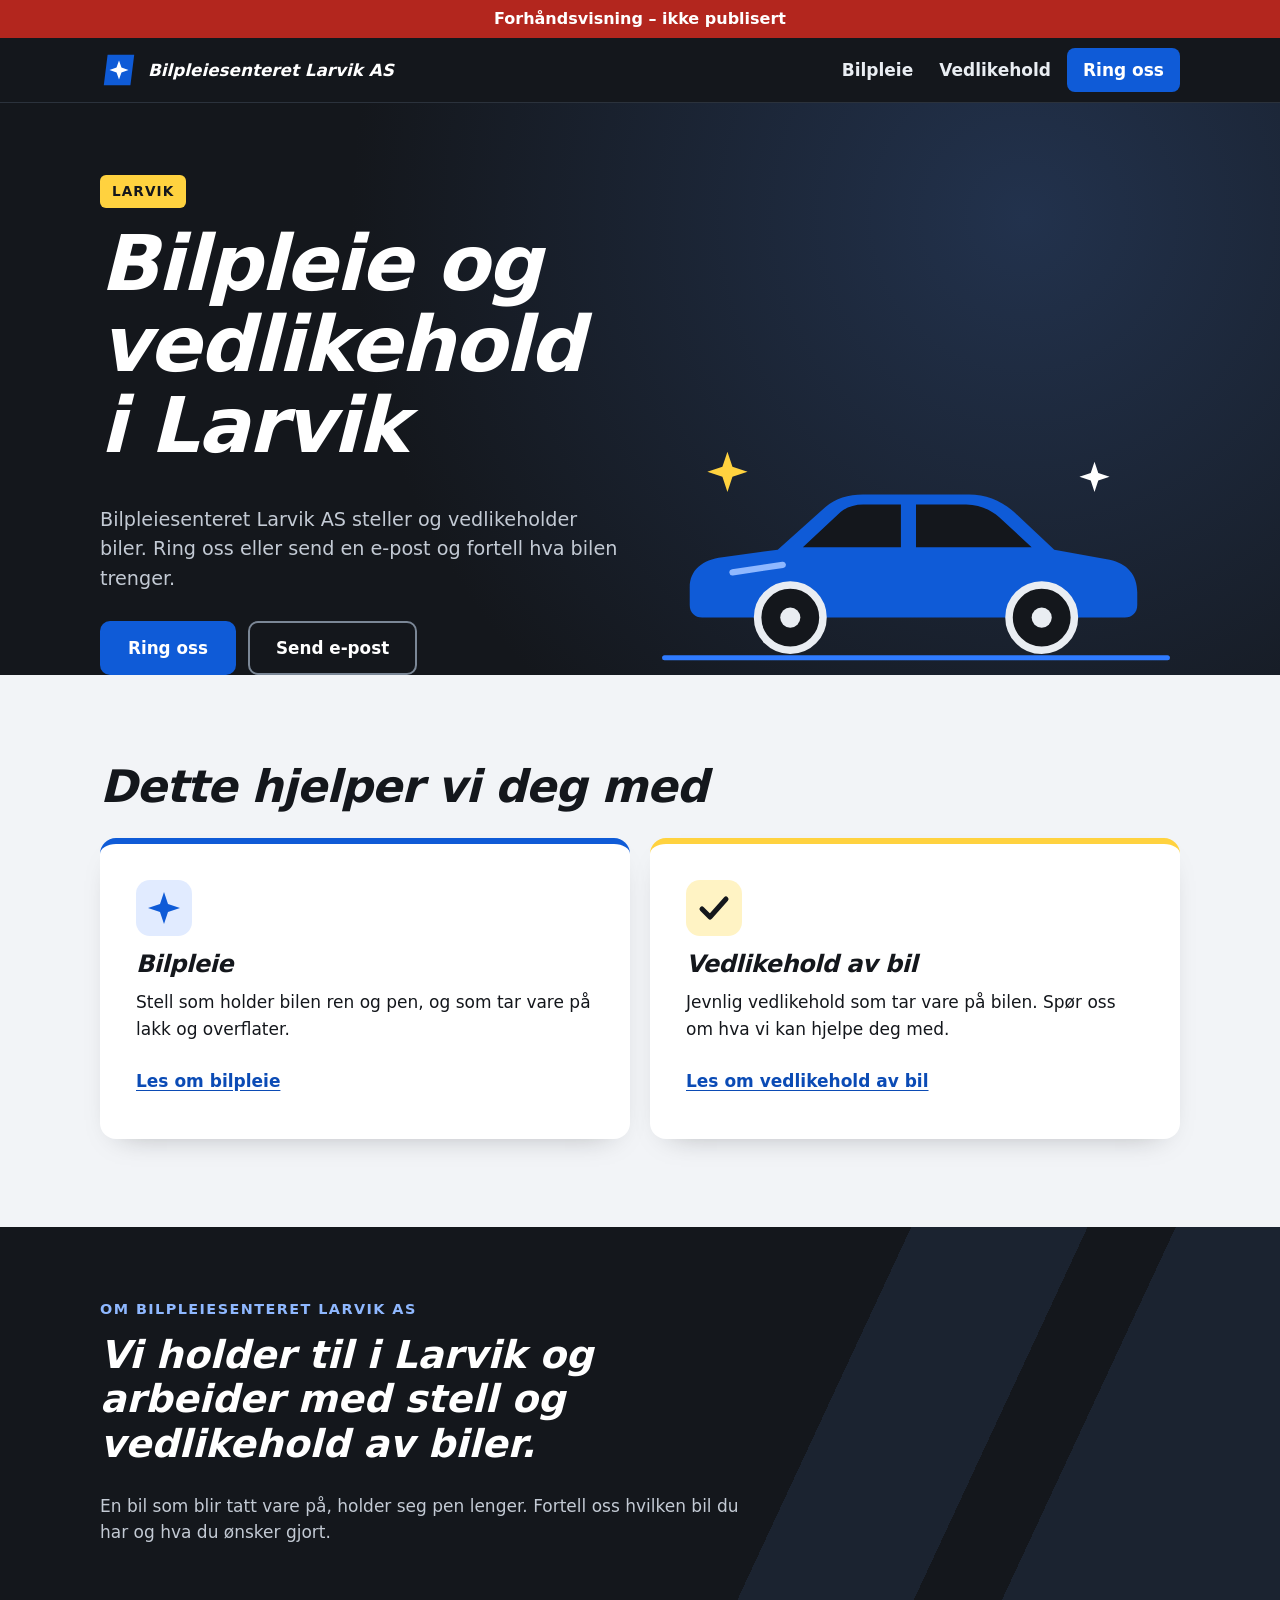
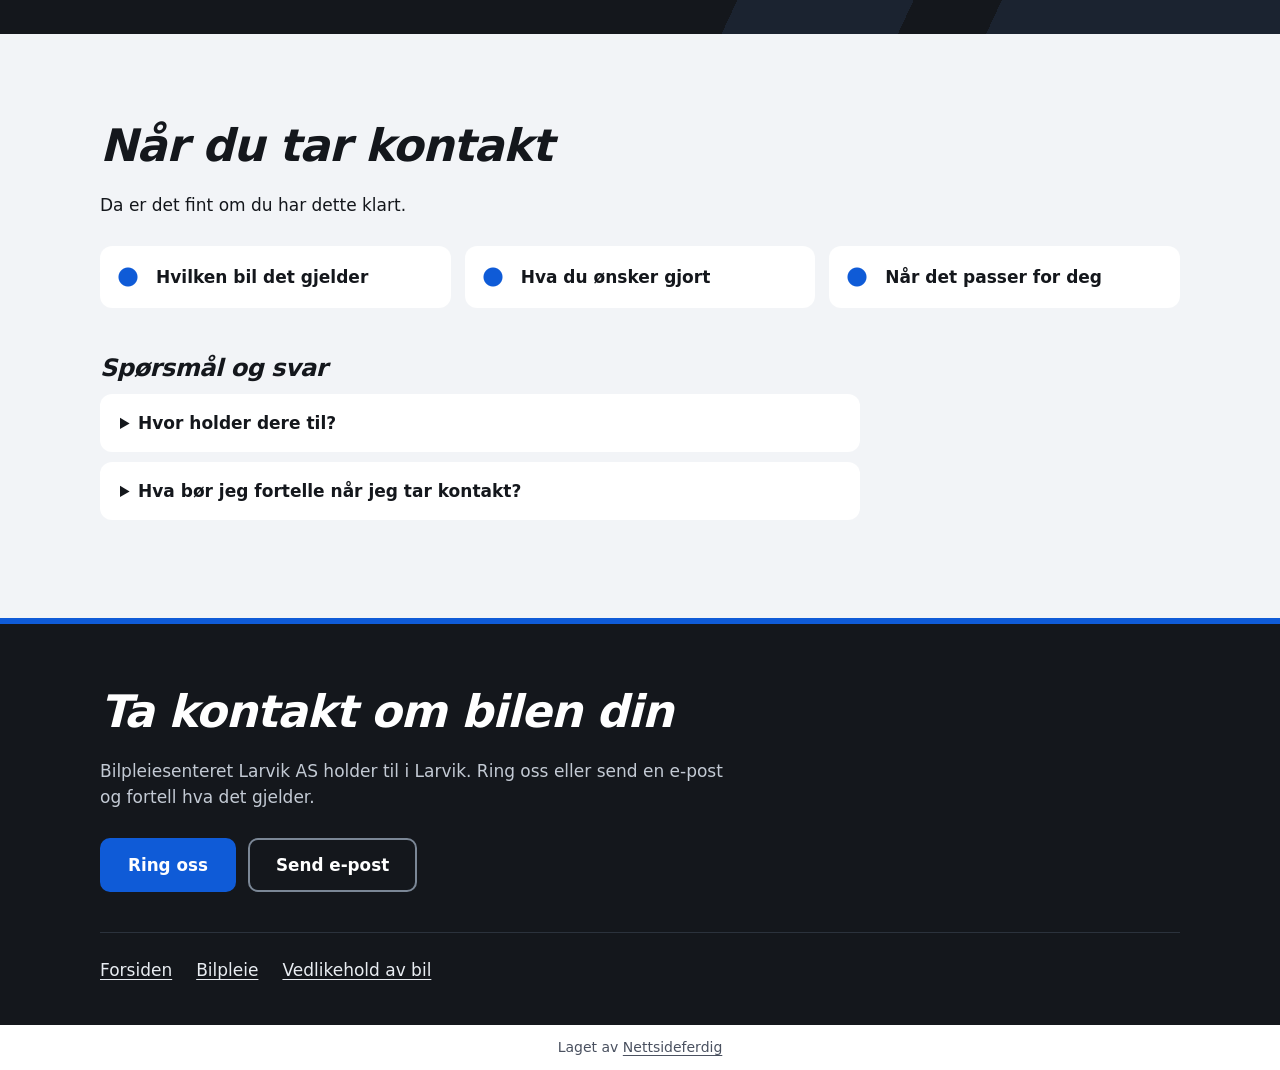
==== index.html @ 91d70443 "Forhåndsvisning" ====
<!doctype html>
<html lang="nb">
<head>
<meta charset="utf-8">
<meta name="viewport" content="width=device-width, initial-scale=1">
<title>Bilpleie Larvik | Bilpleiesenteret Larvik AS</title>
<meta name="description" content="Bilpleiesenteret Larvik AS steller og vedlikeholder biler i Larvik. Ring oss eller send en e-post og fortell hva bilen trenger.">
<link rel="canonical" href="https://andersmathisen7-design.github.io/side-bilpleiesenteret-larvik-as-31901527/">
<meta property="og:type" content="website">
<meta property="og:locale" content="nb_NO">
<meta property="og:site_name" content="Bilpleiesenteret Larvik AS">
<meta property="og:title" content="Bilpleie Larvik | Bilpleiesenteret Larvik AS">
<meta property="og:description" content="Bilpleiesenteret Larvik AS steller og vedlikeholder biler i Larvik. Ring oss eller send en e-post og fortell hva bilen trenger.">
<meta property="og:url" content="https://andersmathisen7-design.github.io/side-bilpleiesenteret-larvik-as-31901527/">
<meta http-equiv="Content-Security-Policy" content="default-src 'none'; style-src 'self'; img-src 'self'; manifest-src 'self'; worker-src 'self'; script-src 'self'">
<link rel="stylesheet" href="./style.css">
<meta name="theme-color" content="#0f5bd7">
<link rel="manifest" href="./manifest.webmanifest">
<link rel="icon" href="./icon.svg" type="image/svg+xml">
<script src="./pwa.js" defer></script>
<meta name="robots" content="noindex,nofollow">
<script type="application/ld+json">{"@context":"https://schema.org","@type":"LocalBusiness","name":"Bilpleiesenteret Larvik AS","description":"Bilpleiesenteret Larvik AS steller og vedlikeholder biler i Larvik. Ring oss eller send en e-post og fortell hva bilen trenger.","email":"firmapost@tomegil.no","areaServed":"Larvik","url":"https://andersmathisen7-design.github.io/side-bilpleiesenteret-larvik-as-31901527","telephone":"908 41 950"}</script>
</head>
<body>
<div class="forhandsstripe">Forhåndsvisning – ikke publisert</div>
<header class="natt topp"><div class="bane topp-rad"><a class="logo" href="./"><svg viewBox="0 0 40 40" aria-hidden="true"><path d="M8 4h28l-4 32H4z" fill="#0f5bd7"/><path d="M20 10l2.6 7.4L30 20l-7.4 2.6L20 30l-2.6-7.4L10 20l7.4-2.6z" fill="#fff"/></svg><span>Bilpleiesenteret Larvik AS</span></a><nav class="meny" aria-label="Hovedmeny"><a href="./tjenester/bilpleie/">Bilpleie</a><a href="./tjenester/vedlikehold-av-bil/">Vedlikehold</a><a class="ring" href="tel:90841950">Ring oss</a></nav></div></header>
<main>
<section class="natt hero"><div class="bane hero-rute"><div><span class="stikk">Larvik</span><h1>Bilpleie og vedlikehold i Larvik</h1><p class="ingress">Bilpleiesenteret Larvik AS steller og vedlikeholder biler. Ring oss eller send en e-post og fortell hva bilen trenger.</p><div class="knapper"><a class="knapp" href="tel:90841950">Ring oss</a><a class="knapp knapp-glass" href="mailto:firmapost@tomegil.no">Send e-post</a></div></div><div class="hero-bil" aria-hidden="true"><svg viewBox="0 0 420 200"><path d="M60 22l4 12 12 4-12 4-4 12-4-12-12-4 12-4z" fill="#ffd23f"/><path d="M352 30l3 9 9 3-9 3-3 9-3-9-9-3 9-3z" fill="#fff"/><path d="M30 130c0-14 10-22 26-24l44-6 38-34c8-7 18-10 30-10h84c14 0 26 5 36 14l32 30 44 8c14 3 22 12 22 26v10c0 6-4 10-10 10H40c-6 0-10-4-10-10z" fill="#0f5bd7"/><path d="M150 70c5-4 11-6 18-6h30v34h-78zM210 64h40c10 0 19 4 26 10l26 24h-92z" fill="#14171c"/><path d="M64 118l40-6" stroke="#8fb8ff" stroke-width="5" stroke-linecap="round" fill="none"/><circle cx="110" cy="154" r="26" fill="#14171c" stroke="#e9edf2" stroke-width="6"/><circle cx="110" cy="154" r="8" fill="#e9edf2"/><circle cx="310" cy="154" r="26" fill="#14171c" stroke="#e9edf2" stroke-width="6"/><circle cx="310" cy="154" r="8" fill="#e9edf2"/><path d="M10 186h400" stroke="#2f7bff" stroke-width="4" stroke-linecap="round" fill="none"/></svg></div></div></section><section class="del" id="tjenester"><div class="bane"><h2>Dette hjelper vi deg med</h2><div class="kort-rute"><article class="kort"><svg viewBox="0 0 56 56" aria-hidden="true"><rect width="56" height="56" rx="14" fill="#e1ebff"/><path d="M28 12l4 12 12 4-12 4-4 12-4-12-12-4 12-4z" fill="#0f5bd7"/></svg><h3>Bilpleie</h3><p>Stell som holder bilen ren og pen, og som tar vare på lakk og overflater.</p><a class="videre" href="./tjenester/bilpleie/">Les om bilpleie</a></article><article class="kort kort-gul"><svg viewBox="0 0 56 56" aria-hidden="true"><rect width="56" height="56" rx="14" fill="#fff3c4"/><path d="M16 29l8 8 16-18" stroke="#14171c" stroke-width="5" stroke-linecap="round" stroke-linejoin="round" fill="none"/></svg><h3>Vedlikehold av bil</h3><p>Jevnlig vedlikehold som tar vare på bilen. Spør oss om hva vi kan hjelpe deg med.</p><a class="videre" href="./tjenester/vedlikehold-av-bil/">Les om vedlikehold av bil</a></article></div></div></section><section class="natt om"><div class="bane"><h2 class="merke-tekst">Om Bilpleiesenteret Larvik AS</h2><p class="om-stort">Vi holder til i Larvik og arbeider med stell og vedlikehold av biler.</p><p>En bil som blir tatt vare på, holder seg pen lenger. Fortell oss hvilken bil du har og hva du ønsker gjort.</p></div></section><section class="del"><div class="bane"><h2>Når du tar kontakt</h2><p>Da er det fint om du har dette klart.</p><ul class="sjekk"><li>Hvilken bil det gjelder</li><li>Hva du ønsker gjort</li><li>Når det passer for deg</li></ul><div class="faq"><h3>Spørsmål og svar</h3><details><summary>Hvor holder dere til?</summary><p>Vi holder til i Larvik. Ring oss eller send en e-post, så forteller vi hvor du finner oss.</p></details><details><summary>Hva bør jeg fortelle når jeg tar kontakt?</summary><p>Fortell hvilken bil det gjelder, hva du ønsker gjort og når det passer for deg.</p></details></div></div></section>
</main>
<footer class="natt bunn" id="kontakt"><div class="bane"><h2>Ta kontakt om bilen din</h2><p>Bilpleiesenteret Larvik AS holder til i Larvik. Ring oss eller send en e-post og fortell hva det gjelder.</p><div class="knapper"><a class="knapp" href="tel:90841950">Ring oss</a><a class="knapp knapp-glass" href="mailto:firmapost@tomegil.no">Send e-post</a></div><nav aria-label="Sider"><ul class="bunn-lenker"><li><a href="./">Forsiden</a></li><li><a href="./tjenester/bilpleie/">Bilpleie</a></li><li><a href="./tjenester/vedlikehold-av-bil/">Vedlikehold av bil</a></li></ul></nav></div></footer>
<p class="nf-byra">Laget av <a href="https://nettsideferdig.no/">Nettsideferdig</a></p>
</body>
</html>
---- style.css ----
/* Fast fra Sidefabrikken: bestillingswidgeten. */
:root { --nf-farge: #0f5bd7; }
#nf-bestill [hidden] { display: none !important; }
#nf-bestill button { font: inherit; padding: 0.5rem 0.9rem; margin: 0.2rem; border: 1px solid var(--nf-farge); border-radius: 6px; background: #fff; color: var(--nf-farge); cursor: pointer; }
#nf-bestill button:disabled { opacity: 0.6; }
#nf-bestill .nf-knapp { background: var(--nf-farge); color: #fff; }
#nf-bestill .nf-tjeneste { display: block; width: 100%; text-align: left; }
#nf-bestill .nf-tjeneste small, #nf-bestill .nf-vare small { display: block; color: #555; }
#nf-bestill .nf-felt { display: block; margin: 0.5rem 0; }
#nf-bestill input, #nf-bestill select, #nf-bestill textarea { font: inherit; padding: 0.4rem; border: 1px solid #c5cad3; border-radius: 4px; display: block; width: 100%; max-width: 24rem; }
#nf-bestill input[type="checkbox"], #nf-bestill input[type="radio"] { display: inline-block; width: auto; margin: 0 0.4rem 0 0; vertical-align: middle; }
#nf-bestill .nf-rad { display: flex; flex-wrap: wrap; gap: 0.5rem; }
#nf-bestill .nf-vare { padding: 0.4rem 0; border-bottom: 1px solid #e3e6eb; }
#nf-bestill .nf-feil, #nf-bestill .nf-utsolgt { color: #b3261e; }
#nf-bestill .nf-test { background: #fff4e5; padding: 0.4rem 0.8rem; border-radius: 6px; }
#nf-bestill .nf-oppsummering { font-weight: 600; }
#nf-bestill .nf-faner { display: flex; flex-wrap: wrap; gap: 0.25rem; margin: 0.5rem 0 1rem; }
#nf-bestill .nf-fane.nf-valgt, #nf-bestill .nf-dag.nf-valgt { background: var(--nf-farge); color: #fff; }
#nf-bestill .nf-adresse { position: relative; max-width: 24rem; }
#nf-bestill .nf-forslag { position: absolute; top: 100%; left: 0; right: 0; z-index: 10; max-height: 15rem; overflow-y: auto; background: #fff; border: 1px solid #c5cad3; border-radius: 4px; box-shadow: 0 4px 12px rgba(0, 0, 0, 0.15); }
#nf-bestill .nf-forslag button { display: block; width: 100%; margin: 0; border: 0; border-radius: 0; padding: 0.5rem 0.75rem; text-align: left; color: inherit; }
#nf-bestill .nf-forslag button:hover, #nf-bestill .nf-forslag button:focus { background: #f4f7fb; }
#nf-bestill .nf-dager { display: flex; flex-wrap: wrap; gap: 0.25rem; margin: 0.5rem 0; }
#nf-bestill .nf-dag.nf-full { text-decoration: line-through; color: #777; border-color: #c5cad3; }
#nf-bestill .nf-tillegg { margin: 0.5rem 0; }
#nf-bestill .nf-sporsmal { margin: 0.8rem 0; }
#nf-bestill .nf-hjelp { display: block; font-size: 0.875rem; color: #666; margin: 0.15rem 0 0.25rem; }
#nf-bestill .nf-sum { font-weight: 700; font-size: 1.15rem; }
#nf-bestill .nf-ja-nei { display: flex; gap: 1.5rem; margin-top: 0.25rem; }
.prisliste table { border-collapse: collapse; width: 100%; max-width: 36rem; }
.prisliste th, .prisliste td { text-align: left; padding: 0.4rem 0.6rem 0.4rem 0; border-bottom: 1px solid #e3e6eb; vertical-align: top; }
.prisliste td:last-child, .prisliste th:last-child { text-align: right; white-space: nowrap; padding-right: 0; }
.prisliste small { color: #555; }
.prisliste .prisinfo { font-size: 0.875rem; color: #555; }

main > section.melding, main > section.bestill { box-sizing: border-box; max-width: 42rem; margin: 0 auto; padding: 2.5rem 1.25rem 3.5rem; }
.nf-skjema .nf-felt { display: block; margin: 0.75rem 0; }
.nf-skjema label, .nf-skjema legend { display: block; font-weight: 600; }
.nf-skjema fieldset { border: 0; padding: 0; margin: 0.75rem 0; min-width: 0; }
.nf-skjema fieldset label { font-weight: 400; }
.nf-skjema input, .nf-skjema textarea { font: inherit; padding: 0.5rem; border: 1px solid #c5cad3; border-radius: 4px; display: block; width: 100%; max-width: 32rem; }
.nf-skjema input[type="radio"] { display: inline-block; width: auto; margin: 0 0.4rem 0 0; vertical-align: middle; }
.nf-skjema input:focus, .nf-skjema textarea:focus { outline: 2px solid var(--nf-farge); outline-offset: 1px; }
.nf-skjema button { font: inherit; font-weight: 600; border: 0; cursor: pointer; padding: 0.85rem 1.5rem; border-radius: 6px; background: var(--nf-farge); color: #fff; min-height: 44px; }
.nf-skjema .nf-info { font-size: 0.875rem; color: #555; }

/* Designet */
*{box-sizing:border-box}body{margin:0;font-family:system-ui,Segoe UI,Helvetica,Arial,sans-serif;font-size:17px;line-height:1.55;color:#14171c;background:#f2f4f7}h1,h2,h3{font-weight:800;font-style:italic;line-height:1.05;margin:0 0 .5em;letter-spacing:-.02em}h1{font-size:clamp(2.2rem,8.5vw,4.8rem)}h2{font-size:clamp(1.7rem,5.5vw,2.8rem)}h3{font-size:1.5rem}p{margin:0 0 1em;max-width:60ch}a{color:#0b4bb5;text-underline-offset:3px}a:focus-visible,summary:focus-visible{outline:3px solid #0f5bd7;outline-offset:3px;border-radius:6px}.natt a:focus-visible{outline-color:#ffd23f}svg{display:block;width:100%;height:auto}.bane{max-width:1120px;margin:0 auto;padding-left:20px;padding-right:20px}.natt{background:#14171c;color:#e9edf2}.natt h1,.natt h2,.natt h3{color:#fff}.natt p{color:#c3cad4}.topp{border-bottom:1px solid #2b323c}.topp-rad{display:flex;flex-wrap:wrap;align-items:center;justify-content:space-between;gap:0 20px;padding-top:8px;padding-bottom:8px}.logo{display:inline-flex;align-items:center;gap:10px;min-height:48px;color:#fff;text-decoration:none;font-weight:800;font-style:italic;font-size:1.05rem}.logo svg{width:38px;flex:none}.meny{display:flex;flex-wrap:wrap;align-items:center;gap:4px 6px}.meny a{display:inline-flex;align-items:center;min-height:44px;padding:0 10px;color:#e9edf2;text-decoration:none;font-weight:600}.meny a:first-child{padding-left:0}.meny a:hover{color:#8fb8ff}.meny .ring{background:#0f5bd7;color:#fff;border-radius:8px;padding:0 16px}.meny .ring:hover{background:#0b4bb5;color:#fff}.stikk{display:inline-block;margin:0 0 16px;padding:6px 12px;border-radius:6px;background:#ffd23f;color:#14171c;font-weight:800;font-size:.85rem;letter-spacing:.08em;text-transform:uppercase}.natt .stikk{color:#14171c}.ingress{font-size:1.2rem}.knapper{display:flex;flex-wrap:wrap;gap:12px;margin-top:1.6em}.knapp{display:inline-flex;align-items:center;justify-content:center;min-height:54px;padding:0 28px;border-radius:10px;background:#0f5bd7;color:#fff;font-weight:800;text-decoration:none;font-size:1.05rem}.knapp:hover{background:#0b4bb5}.knapp-glass{background:transparent;color:#fff;box-shadow:inset 0 0 0 2px #7b8796}.knapp-glass:hover{background:#1d2229}.videre{display:inline-flex;align-items:center;min-height:44px;font-weight:700}.hero{padding:40px 0 0;background:radial-gradient(circle at 80% 20%,#22324d 0,#14171c 60%)}.hero-rute{display:grid;gap:8px}.hero-bil{max-width:620px;width:100%;margin-left:auto;padding-top:16px}.del{padding:64px 0}.kort-rute{display:grid;gap:20px;margin-top:28px}.kort{background:#fff;border-radius:16px;padding:28px;border-top:6px solid #0f5bd7;box-shadow:0 12px 30px -20px #14171c66;display:flex;flex-direction:column}.kort-gul{border-top-color:#ffd23f}.kort svg{width:56px;margin-bottom:16px}.kort .videre{margin-top:auto}.om{padding:72px 0;background:linear-gradient(115deg,#14171c 0 62%,#1b2330 62% 74%,#14171c 74% 80%,#1b2330 80% 100%)}.natt .om-stort{font-size:clamp(1.5rem,4.8vw,2.4rem);font-weight:800;font-style:italic;line-height:1.15;color:#fff;max-width:24ch;margin:0 0 .7em}.natt .merke-tekst{color:#8fb8ff;font-size:.9rem;font-style:normal;font-weight:800;letter-spacing:.1em;text-transform:uppercase;margin:0 0 14px;line-height:1.4}.sjekk{list-style:none;margin:28px 0 0;padding:0;display:grid;gap:14px}.sjekk li{border-radius:12px;padding:18px 18px 18px 56px;font-weight:600;background:radial-gradient(circle at 28px 50%,#0f5bd7 9px,transparent 10px),#fff}.faq{margin-top:48px;max-width:760px}.faq details{background:#fff;border-radius:12px;padding:0 20px;margin-bottom:10px}.faq summary{padding:16px 0;font-weight:700;cursor:pointer}.bunn{padding:64px 0 32px;border-top:6px solid #0f5bd7}.bunn-lenker{list-style:none;margin:40px 0 0;padding:16px 0 0;border-top:1px solid #2b323c;display:flex;flex-wrap:wrap;gap:0 24px}.bunn-lenker a{display:inline-flex;align-items:center;min-height:44px;color:#e9edf2}.side-hode{padding:16px 0 52px;background:radial-gradient(circle at 85% 0,#22324d 0,#14171c 60%)}.tilbake{display:inline-flex;align-items:center;min-height:44px;color:#8fb8ff;font-weight:600;margin-bottom:12px}.to{display:grid;gap:32px}.boks{background:#fff;border-radius:16px;padding:28px;border-top:6px solid #ffd23f;box-shadow:0 12px 30px -20px #14171c66}.boks ul{list-style:none;margin:0;padding:0}.boks li{padding:10px 0 10px 30px;background:radial-gradient(circle at 9px 1.35em,#0f5bd7 6px,transparent 7px)}.annen{margin-top:40px;background:#e1ebff;border-radius:16px;padding:24px}.annen p{margin:0}.melding{padding:56px 20px;max-width:680px;margin:0 auto}.nf-skjema label{display:block;font-weight:700;margin-bottom:6px}.nf-skjema input,.nf-skjema textarea{width:100%;padding:12px;border:1px solid #7b8796;border-radius:10px;font:inherit;background:#fff}.nf-skjema .nf-felt{margin-bottom:16px}.nf-skjema .knapp{border:0;cursor:pointer}@media(min-width:760px){.hero{padding-top:72px}.hero-rute{grid-template-columns:1fr 1fr;align-items:end;gap:24px}.kort-rute{grid-template-columns:1fr 1fr}.sjekk{grid-template-columns:repeat(3,1fr)}.to{grid-template-columns:1.2fr .8fr;align-items:start}.del{padding:88px 0}.kort{padding:36px}}

/* Fast fra Sidefabrikken */
.forhandsstripe { display: block !important; position: relative !important; z-index: 2147483647 !important; background: #b3261e !important; color: #fff !important; text-align: center !important; padding: 0.5rem 1rem !important; font: 600 1rem/1.4 system-ui, sans-serif !important; visibility: visible !important; opacity: 1 !important; max-height: none !important; height: auto !important; min-height: 0 !important; overflow: visible !important; margin: 0 !important; top: auto !important; left: auto !important; right: auto !important; bottom: auto !important; width: auto !important; transform: none !important; clip-path: none !important; filter: none !important; text-indent: 0 !important; font-size: 1rem !important; }
.nf-byra { display: block !important; position: static !important; inset: auto !important; z-index: auto !important; background: #fff !important; color: #4a5160 !important; text-align: center !important; padding: 0.75rem 1rem !important; margin: 0 !important; width: auto !important; max-width: none !important; height: auto !important; min-height: 0 !important; max-height: none !important; overflow: visible !important; visibility: visible !important; opacity: 1 !important; transform: none !important; clip-path: none !important; filter: none !important; font: 400 0.875rem/1.5 system-ui, sans-serif !important; letter-spacing: normal !important; text-indent: 0 !important; text-transform: none !important; }
.nf-byra a { display: inline !important; position: static !important; color: inherit !important; text-decoration: underline !important; font: inherit !important; visibility: visible !important; opacity: 1 !important; pointer-events: auto !important; }
.nf-felle { display: none !important; position: absolute !important; left: -10000px !important; width: 1px !important; height: 1px !important; overflow: hidden !important; }
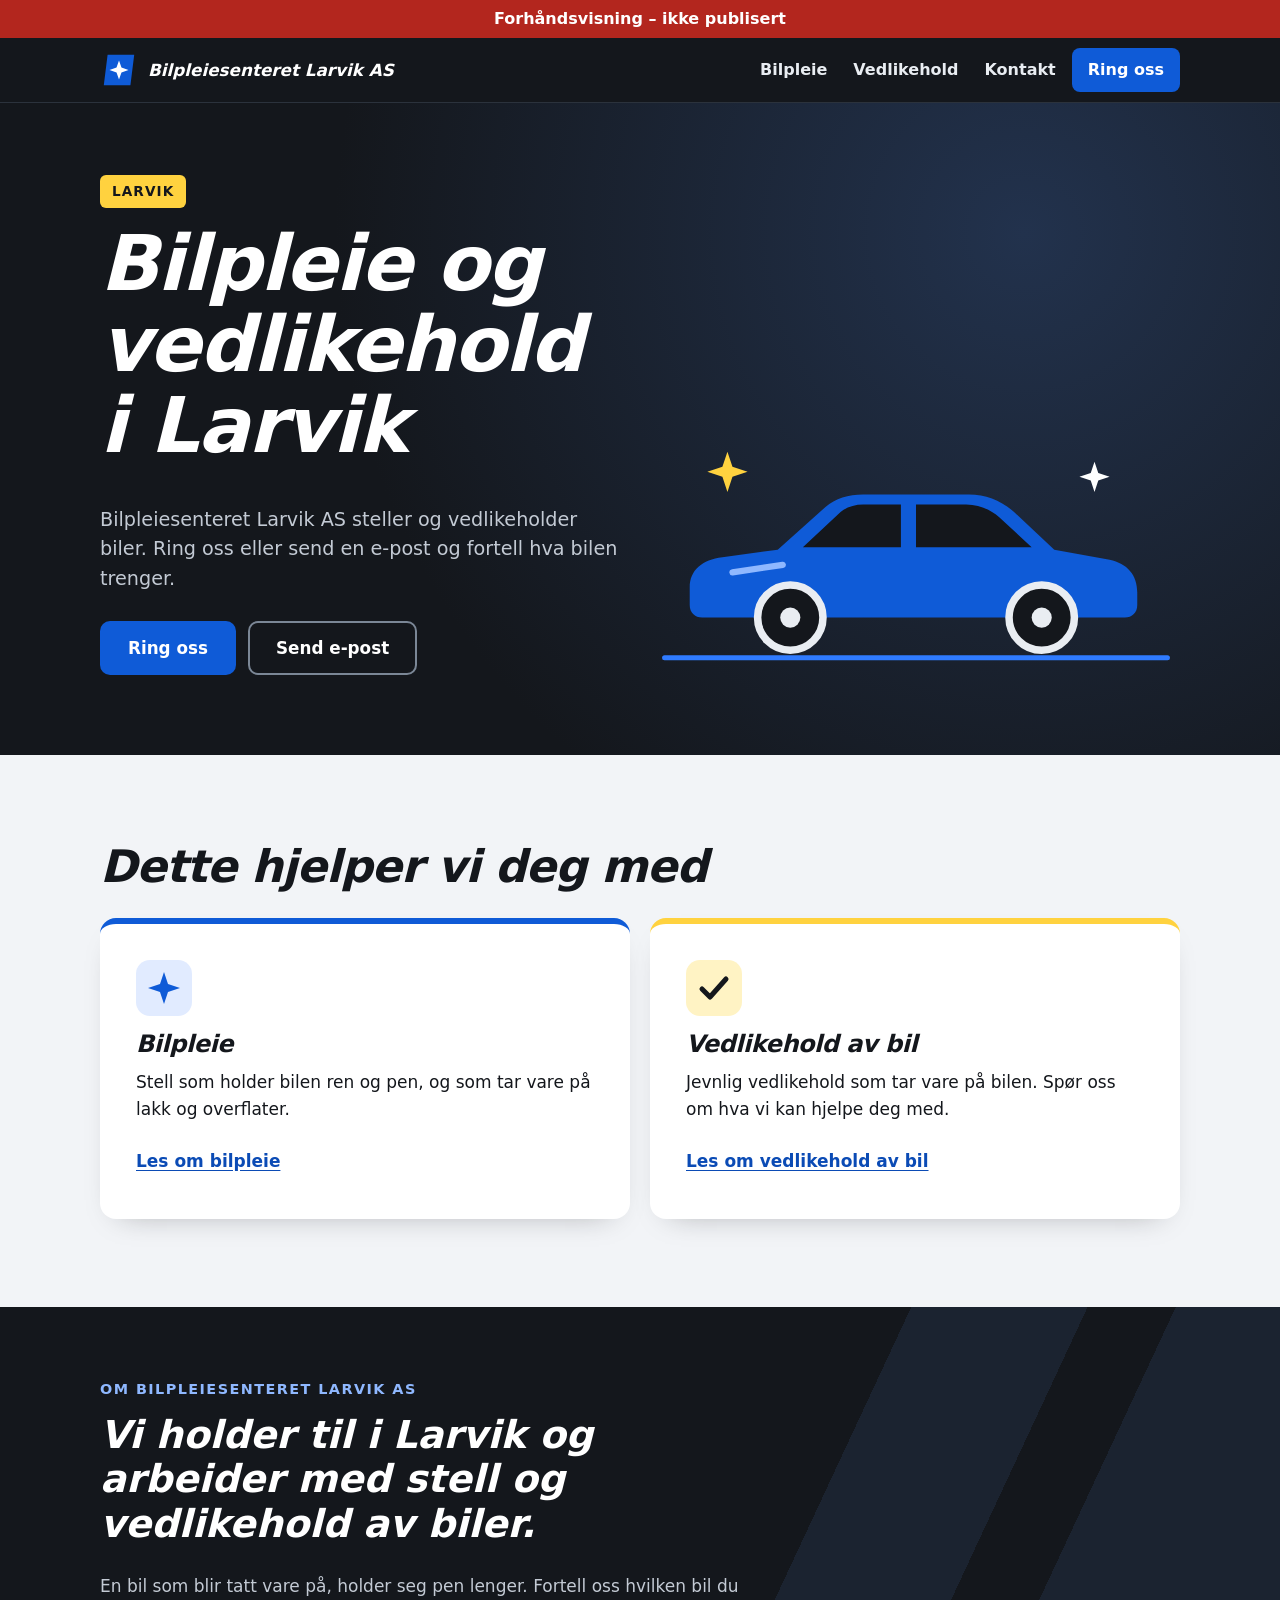
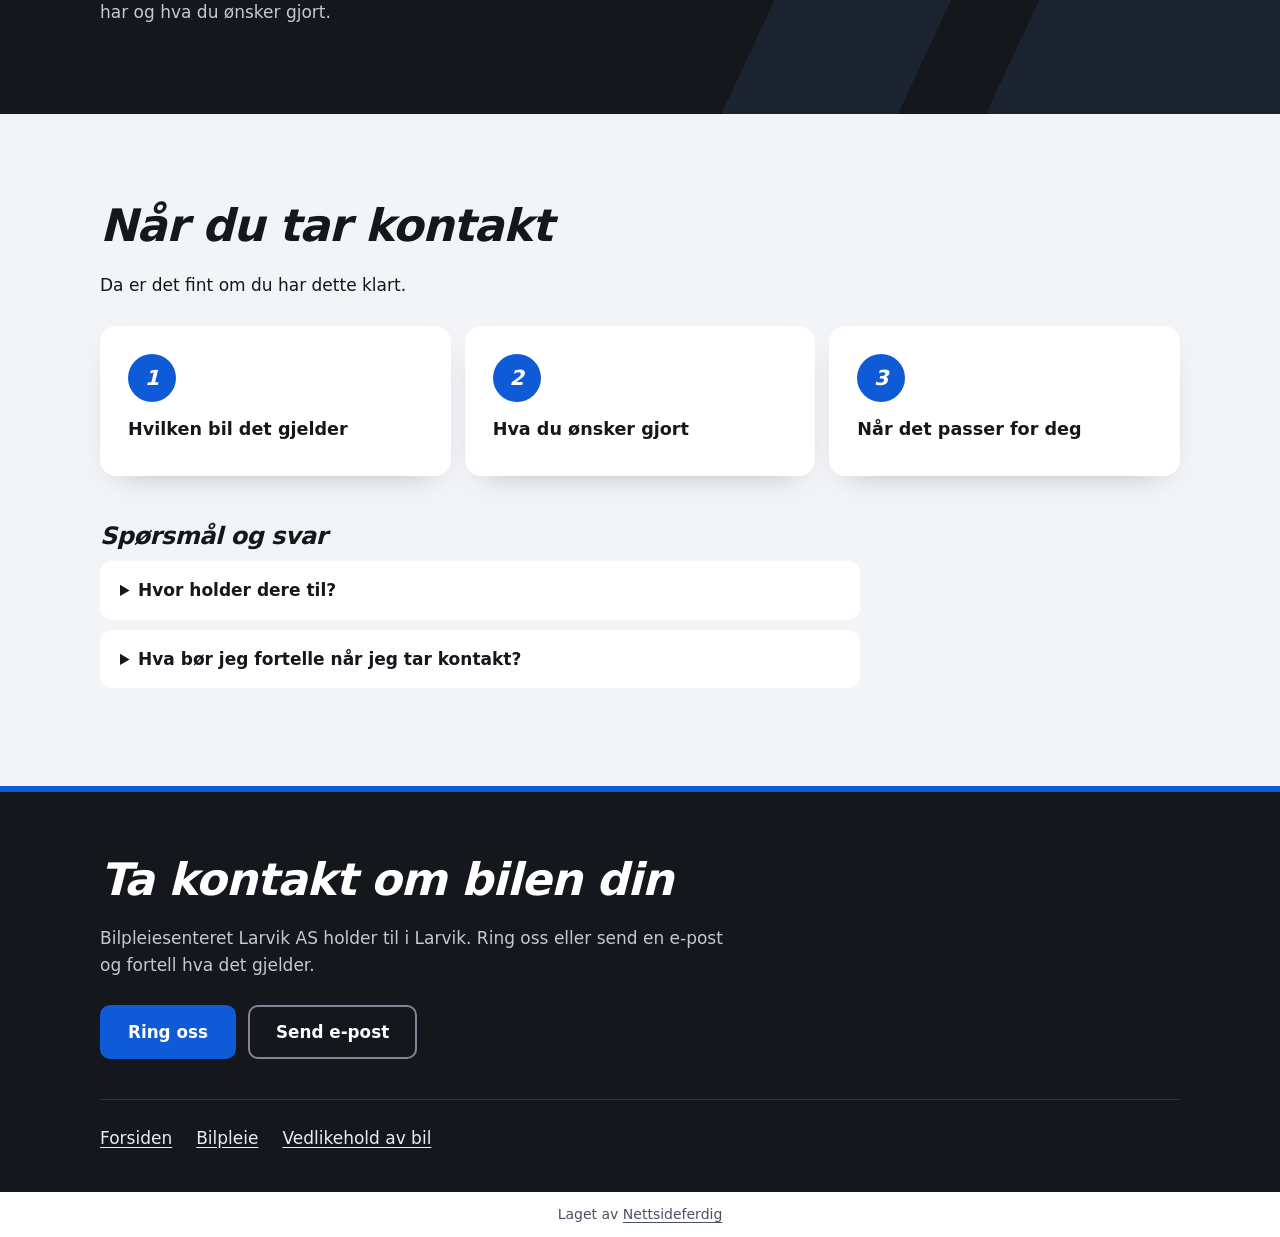
==== commit cb62ee12: "Forhåndsvisning" ====
--- a/index.html
+++ b/index.html
@@ -23,9 +23,9 @@
 </head>
 <body>
 <div class="forhandsstripe">Forhåndsvisning – ikke publisert</div>
-<header class="natt topp"><div class="bane topp-rad"><a class="logo" href="./"><svg viewBox="0 0 40 40" aria-hidden="true"><path d="M8 4h28l-4 32H4z" fill="#0f5bd7"/><path d="M20 10l2.6 7.4L30 20l-7.4 2.6L20 30l-2.6-7.4L10 20l7.4-2.6z" fill="#fff"/></svg><span>Bilpleiesenteret Larvik AS</span></a><nav class="meny" aria-label="Hovedmeny"><a href="./tjenester/bilpleie/">Bilpleie</a><a href="./tjenester/vedlikehold-av-bil/">Vedlikehold</a><a class="ring" href="tel:90841950">Ring oss</a></nav></div></header>
+<header class="natt topp"><div class="bane topp-rad"><a class="logo" href="./"><svg viewBox="0 0 40 40" aria-hidden="true"><path d="M8 4h28l-4 32H4z" fill="#0f5bd7"/><path d="M20 10l2.6 7.4L30 20l-7.4 2.6L20 30l-2.6-7.4L10 20l7.4-2.6z" fill="#fff"/></svg><span>Bilpleiesenteret Larvik AS</span></a><nav class="meny" aria-label="Hovedmeny"><a href="./tjenester/bilpleie/">Bilpleie</a><a href="./tjenester/vedlikehold-av-bil/">Vedlikehold</a><a href="#kontakt">Kontakt</a><a class="ring" href="tel:90841950">Ring oss</a></nav></div></header>
 <main>
-<section class="natt hero"><div class="bane hero-rute"><div><span class="stikk">Larvik</span><h1>Bilpleie og vedlikehold i Larvik</h1><p class="ingress">Bilpleiesenteret Larvik AS steller og vedlikeholder biler. Ring oss eller send en e-post og fortell hva bilen trenger.</p><div class="knapper"><a class="knapp" href="tel:90841950">Ring oss</a><a class="knapp knapp-glass" href="mailto:firmapost@tomegil.no">Send e-post</a></div></div><div class="hero-bil" aria-hidden="true"><svg viewBox="0 0 420 200"><path d="M60 22l4 12 12 4-12 4-4 12-4-12-12-4 12-4z" fill="#ffd23f"/><path d="M352 30l3 9 9 3-9 3-3 9-3-9-9-3 9-3z" fill="#fff"/><path d="M30 130c0-14 10-22 26-24l44-6 38-34c8-7 18-10 30-10h84c14 0 26 5 36 14l32 30 44 8c14 3 22 12 22 26v10c0 6-4 10-10 10H40c-6 0-10-4-10-10z" fill="#0f5bd7"/><path d="M150 70c5-4 11-6 18-6h30v34h-78zM210 64h40c10 0 19 4 26 10l26 24h-92z" fill="#14171c"/><path d="M64 118l40-6" stroke="#8fb8ff" stroke-width="5" stroke-linecap="round" fill="none"/><circle cx="110" cy="154" r="26" fill="#14171c" stroke="#e9edf2" stroke-width="6"/><circle cx="110" cy="154" r="8" fill="#e9edf2"/><circle cx="310" cy="154" r="26" fill="#14171c" stroke="#e9edf2" stroke-width="6"/><circle cx="310" cy="154" r="8" fill="#e9edf2"/><path d="M10 186h400" stroke="#2f7bff" stroke-width="4" stroke-linecap="round" fill="none"/></svg></div></div></section><section class="del" id="tjenester"><div class="bane"><h2>Dette hjelper vi deg med</h2><div class="kort-rute"><article class="kort"><svg viewBox="0 0 56 56" aria-hidden="true"><rect width="56" height="56" rx="14" fill="#e1ebff"/><path d="M28 12l4 12 12 4-12 4-4 12-4-12-12-4 12-4z" fill="#0f5bd7"/></svg><h3>Bilpleie</h3><p>Stell som holder bilen ren og pen, og som tar vare på lakk og overflater.</p><a class="videre" href="./tjenester/bilpleie/">Les om bilpleie</a></article><article class="kort kort-gul"><svg viewBox="0 0 56 56" aria-hidden="true"><rect width="56" height="56" rx="14" fill="#fff3c4"/><path d="M16 29l8 8 16-18" stroke="#14171c" stroke-width="5" stroke-linecap="round" stroke-linejoin="round" fill="none"/></svg><h3>Vedlikehold av bil</h3><p>Jevnlig vedlikehold som tar vare på bilen. Spør oss om hva vi kan hjelpe deg med.</p><a class="videre" href="./tjenester/vedlikehold-av-bil/">Les om vedlikehold av bil</a></article></div></div></section><section class="natt om"><div class="bane"><h2 class="merke-tekst">Om Bilpleiesenteret Larvik AS</h2><p class="om-stort">Vi holder til i Larvik og arbeider med stell og vedlikehold av biler.</p><p>En bil som blir tatt vare på, holder seg pen lenger. Fortell oss hvilken bil du har og hva du ønsker gjort.</p></div></section><section class="del"><div class="bane"><h2>Når du tar kontakt</h2><p>Da er det fint om du har dette klart.</p><ul class="sjekk"><li>Hvilken bil det gjelder</li><li>Hva du ønsker gjort</li><li>Når det passer for deg</li></ul><div class="faq"><h3>Spørsmål og svar</h3><details><summary>Hvor holder dere til?</summary><p>Vi holder til i Larvik. Ring oss eller send en e-post, så forteller vi hvor du finner oss.</p></details><details><summary>Hva bør jeg fortelle når jeg tar kontakt?</summary><p>Fortell hvilken bil det gjelder, hva du ønsker gjort og når det passer for deg.</p></details></div></div></section>
+<section class="natt hero"><div class="bane hero-rute"><div><span class="stikk">Larvik</span><h1>Bilpleie og vedlikehold i Larvik</h1><p class="ingress">Bilpleiesenteret Larvik AS steller og vedlikeholder biler. Ring oss eller send en e-post og fortell hva bilen trenger.</p><div class="knapper"><a class="knapp" href="tel:90841950">Ring oss</a><a class="knapp knapp-glass" href="mailto:firmapost@tomegil.no">Send e-post</a></div></div><div class="hero-bil" aria-hidden="true"><svg viewBox="0 0 420 200"><path d="M60 22l4 12 12 4-12 4-4 12-4-12-12-4 12-4z" fill="#ffd23f"/><path d="M352 30l3 9 9 3-9 3-3 9-3-9-9-3 9-3z" fill="#fff"/><path d="M30 130c0-14 10-22 26-24l44-6 38-34c8-7 18-10 30-10h84c14 0 26 5 36 14l32 30 44 8c14 3 22 12 22 26v10c0 6-4 10-10 10H40c-6 0-10-4-10-10z" fill="#0f5bd7"/><path d="M150 70c5-4 11-6 18-6h30v34h-78zM210 64h40c10 0 19 4 26 10l26 24h-92z" fill="#14171c"/><path d="M64 118l40-6" stroke="#8fb8ff" stroke-width="5" stroke-linecap="round" fill="none"/><circle cx="110" cy="154" r="26" fill="#14171c" stroke="#e9edf2" stroke-width="6"/><circle cx="110" cy="154" r="8" fill="#e9edf2"/><circle cx="310" cy="154" r="26" fill="#14171c" stroke="#e9edf2" stroke-width="6"/><circle cx="310" cy="154" r="8" fill="#e9edf2"/><path d="M10 186h400" stroke="#2f7bff" stroke-width="4" stroke-linecap="round" fill="none"/></svg></div></div></section><section class="del" id="tjenester"><div class="bane"><h2>Dette hjelper vi deg med</h2><div class="kort-rute"><article class="kort"><svg viewBox="0 0 56 56" aria-hidden="true"><rect width="56" height="56" rx="14" fill="#e1ebff"/><path d="M28 12l4 12 12 4-12 4-4 12-4-12-12-4 12-4z" fill="#0f5bd7"/></svg><h3>Bilpleie</h3><p>Stell som holder bilen ren og pen, og som tar vare på lakk og overflater.</p><a class="videre" href="./tjenester/bilpleie/">Les om bilpleie</a></article><article class="kort kort-gul"><svg viewBox="0 0 56 56" aria-hidden="true"><rect width="56" height="56" rx="14" fill="#fff3c4"/><path d="M16 29l8 8 16-18" stroke="#14171c" stroke-width="5" stroke-linecap="round" stroke-linejoin="round" fill="none"/></svg><h3>Vedlikehold av bil</h3><p>Jevnlig vedlikehold som tar vare på bilen. Spør oss om hva vi kan hjelpe deg med.</p><a class="videre" href="./tjenester/vedlikehold-av-bil/">Les om vedlikehold av bil</a></article></div></div></section><section class="natt om"><div class="bane"><h2 class="merke-tekst">Om Bilpleiesenteret Larvik AS</h2><p class="om-stort">Vi holder til i Larvik og arbeider med stell og vedlikehold av biler.</p><p>En bil som blir tatt vare på, holder seg pen lenger. Fortell oss hvilken bil du har og hva du ønsker gjort.</p></div></section><section class="del"><div class="bane"><h2>Når du tar kontakt</h2><p>Da er det fint om du har dette klart.</p><ol class="sjekk"><li><span class="nr" aria-hidden="true">1</span><span>Hvilken bil det gjelder</span></li><li><span class="nr" aria-hidden="true">2</span><span>Hva du ønsker gjort</span></li><li><span class="nr" aria-hidden="true">3</span><span>Når det passer for deg</span></li></ol><div class="faq"><h3>Spørsmål og svar</h3><details><summary>Hvor holder dere til?</summary><p>Vi holder til i Larvik. Ring oss eller send en e-post, så forteller vi hvor du finner oss.</p></details><details><summary>Hva bør jeg fortelle når jeg tar kontakt?</summary><p>Fortell hvilken bil det gjelder, hva du ønsker gjort og når det passer for deg.</p></details></div></div></section>
 </main>
 <footer class="natt bunn" id="kontakt"><div class="bane"><h2>Ta kontakt om bilen din</h2><p>Bilpleiesenteret Larvik AS holder til i Larvik. Ring oss eller send en e-post og fortell hva det gjelder.</p><div class="knapper"><a class="knapp" href="tel:90841950">Ring oss</a><a class="knapp knapp-glass" href="mailto:firmapost@tomegil.no">Send e-post</a></div><nav aria-label="Sider"><ul class="bunn-lenker"><li><a href="./">Forsiden</a></li><li><a href="./tjenester/bilpleie/">Bilpleie</a></li><li><a href="./tjenester/vedlikehold-av-bil/">Vedlikehold av bil</a></li></ul></nav></div></footer>
 <p class="nf-byra">Laget av <a href="https://nettsideferdig.no/">Nettsideferdig</a></p>
--- a/style.css
+++ b/style.css
@@ -45,7 +45,7 @@
 .nf-skjema .nf-info { font-size: 0.875rem; color: #555; }
 
 /* Designet */
-*{box-sizing:border-box}body{margin:0;font-family:system-ui,Segoe UI,Helvetica,Arial,sans-serif;font-size:17px;line-height:1.55;color:#14171c;background:#f2f4f7}h1,h2,h3{font-weight:800;font-style:italic;line-height:1.05;margin:0 0 .5em;letter-spacing:-.02em}h1{font-size:clamp(2.2rem,8.5vw,4.8rem)}h2{font-size:clamp(1.7rem,5.5vw,2.8rem)}h3{font-size:1.5rem}p{margin:0 0 1em;max-width:60ch}a{color:#0b4bb5;text-underline-offset:3px}a:focus-visible,summary:focus-visible{outline:3px solid #0f5bd7;outline-offset:3px;border-radius:6px}.natt a:focus-visible{outline-color:#ffd23f}svg{display:block;width:100%;height:auto}.bane{max-width:1120px;margin:0 auto;padding-left:20px;padding-right:20px}.natt{background:#14171c;color:#e9edf2}.natt h1,.natt h2,.natt h3{color:#fff}.natt p{color:#c3cad4}.topp{border-bottom:1px solid #2b323c}.topp-rad{display:flex;flex-wrap:wrap;align-items:center;justify-content:space-between;gap:0 20px;padding-top:8px;padding-bottom:8px}.logo{display:inline-flex;align-items:center;gap:10px;min-height:48px;color:#fff;text-decoration:none;font-weight:800;font-style:italic;font-size:1.05rem}.logo svg{width:38px;flex:none}.meny{display:flex;flex-wrap:wrap;align-items:center;gap:4px 6px}.meny a{display:inline-flex;align-items:center;min-height:44px;padding:0 10px;color:#e9edf2;text-decoration:none;font-weight:600}.meny a:first-child{padding-left:0}.meny a:hover{color:#8fb8ff}.meny .ring{background:#0f5bd7;color:#fff;border-radius:8px;padding:0 16px}.meny .ring:hover{background:#0b4bb5;color:#fff}.stikk{display:inline-block;margin:0 0 16px;padding:6px 12px;border-radius:6px;background:#ffd23f;color:#14171c;font-weight:800;font-size:.85rem;letter-spacing:.08em;text-transform:uppercase}.natt .stikk{color:#14171c}.ingress{font-size:1.2rem}.knapper{display:flex;flex-wrap:wrap;gap:12px;margin-top:1.6em}.knapp{display:inline-flex;align-items:center;justify-content:center;min-height:54px;padding:0 28px;border-radius:10px;background:#0f5bd7;color:#fff;font-weight:800;text-decoration:none;font-size:1.05rem}.knapp:hover{background:#0b4bb5}.knapp-glass{background:transparent;color:#fff;box-shadow:inset 0 0 0 2px #7b8796}.knapp-glass:hover{background:#1d2229}.videre{display:inline-flex;align-items:center;min-height:44px;font-weight:700}.hero{padding:40px 0 0;background:radial-gradient(circle at 80% 20%,#22324d 0,#14171c 60%)}.hero-rute{display:grid;gap:8px}.hero-bil{max-width:620px;width:100%;margin-left:auto;padding-top:16px}.del{padding:64px 0}.kort-rute{display:grid;gap:20px;margin-top:28px}.kort{background:#fff;border-radius:16px;padding:28px;border-top:6px solid #0f5bd7;box-shadow:0 12px 30px -20px #14171c66;display:flex;flex-direction:column}.kort-gul{border-top-color:#ffd23f}.kort svg{width:56px;margin-bottom:16px}.kort .videre{margin-top:auto}.om{padding:72px 0;background:linear-gradient(115deg,#14171c 0 62%,#1b2330 62% 74%,#14171c 74% 80%,#1b2330 80% 100%)}.natt .om-stort{font-size:clamp(1.5rem,4.8vw,2.4rem);font-weight:800;font-style:italic;line-height:1.15;color:#fff;max-width:24ch;margin:0 0 .7em}.natt .merke-tekst{color:#8fb8ff;font-size:.9rem;font-style:normal;font-weight:800;letter-spacing:.1em;text-transform:uppercase;margin:0 0 14px;line-height:1.4}.sjekk{list-style:none;margin:28px 0 0;padding:0;display:grid;gap:14px}.sjekk li{border-radius:12px;padding:18px 18px 18px 56px;font-weight:600;background:radial-gradient(circle at 28px 50%,#0f5bd7 9px,transparent 10px),#fff}.faq{margin-top:48px;max-width:760px}.faq details{background:#fff;border-radius:12px;padding:0 20px;margin-bottom:10px}.faq summary{padding:16px 0;font-weight:700;cursor:pointer}.bunn{padding:64px 0 32px;border-top:6px solid #0f5bd7}.bunn-lenker{list-style:none;margin:40px 0 0;padding:16px 0 0;border-top:1px solid #2b323c;display:flex;flex-wrap:wrap;gap:0 24px}.bunn-lenker a{display:inline-flex;align-items:center;min-height:44px;color:#e9edf2}.side-hode{padding:16px 0 52px;background:radial-gradient(circle at 85% 0,#22324d 0,#14171c 60%)}.tilbake{display:inline-flex;align-items:center;min-height:44px;color:#8fb8ff;font-weight:600;margin-bottom:12px}.to{display:grid;gap:32px}.boks{background:#fff;border-radius:16px;padding:28px;border-top:6px solid #ffd23f;box-shadow:0 12px 30px -20px #14171c66}.boks ul{list-style:none;margin:0;padding:0}.boks li{padding:10px 0 10px 30px;background:radial-gradient(circle at 9px 1.35em,#0f5bd7 6px,transparent 7px)}.annen{margin-top:40px;background:#e1ebff;border-radius:16px;padding:24px}.annen p{margin:0}.melding{padding:56px 20px;max-width:680px;margin:0 auto}.nf-skjema label{display:block;font-weight:700;margin-bottom:6px}.nf-skjema input,.nf-skjema textarea{width:100%;padding:12px;border:1px solid #7b8796;border-radius:10px;font:inherit;background:#fff}.nf-skjema .nf-felt{margin-bottom:16px}.nf-skjema .knapp{border:0;cursor:pointer}@media(min-width:760px){.hero{padding-top:72px}.hero-rute{grid-template-columns:1fr 1fr;align-items:end;gap:24px}.kort-rute{grid-template-columns:1fr 1fr}.sjekk{grid-template-columns:repeat(3,1fr)}.to{grid-template-columns:1.2fr .8fr;align-items:start}.del{padding:88px 0}.kort{padding:36px}}
+*{box-sizing:border-box}body{margin:0;font-family:system-ui,Segoe UI,Helvetica,Arial,sans-serif;font-size:17px;line-height:1.55;color:#14171c;background:#f2f4f7}h1,h2,h3{font-weight:800;font-style:italic;line-height:1.05;margin:0 0 .5em;letter-spacing:-.02em}h1{font-size:clamp(2.2rem,8.5vw,4.8rem)}h2{font-size:clamp(1.7rem,5.5vw,2.8rem)}h3{font-size:1.5rem}p{margin:0 0 1em;max-width:60ch}a{color:#0b4bb5;text-underline-offset:3px}a:focus-visible,summary:focus-visible{outline:3px solid #0f5bd7;outline-offset:3px;border-radius:6px}.natt a:focus-visible{outline-color:#ffd23f}svg{display:block;width:100%;height:auto}.bane{max-width:1120px;margin:0 auto;padding-left:20px;padding-right:20px}.natt{background:#14171c;color:#e9edf2}.natt h1,.natt h2,.natt h3{color:#fff}.natt p{color:#c3cad4}.topp{border-bottom:1px solid #2b323c}.topp-rad{display:flex;flex-wrap:wrap;align-items:center;justify-content:space-between;gap:0 20px;padding-top:8px;padding-bottom:8px}.logo{display:inline-flex;align-items:center;gap:10px;min-height:48px;color:#fff;text-decoration:none;font-weight:800;font-style:italic;font-size:1.05rem}.logo svg{width:38px;flex:none}.meny{display:flex;flex-wrap:wrap;align-items:center;gap:4px}.meny a{display:inline-flex;align-items:center;min-height:44px;padding:0 8px;color:#e9edf2;text-decoration:none;font-weight:600;font-size:.9rem}.meny a:first-child{padding-left:0}.meny a:hover{color:#8fb8ff}.meny .ring{background:#0f5bd7;color:#fff;border-radius:8px;padding:0 12px}.meny .ring:hover{background:#0b4bb5;color:#fff}.stikk{display:inline-block;margin:0 0 16px;padding:6px 12px;border-radius:6px;background:#ffd23f;color:#14171c;font-weight:800;font-size:.85rem;letter-spacing:.08em;text-transform:uppercase}.natt .stikk{color:#14171c}.ingress{font-size:1.2rem}.knapper{display:flex;flex-wrap:wrap;gap:12px;margin-top:1.6em}.knapp{display:inline-flex;align-items:center;justify-content:center;min-height:54px;padding:0 28px;border-radius:10px;background:#0f5bd7;color:#fff;font-weight:800;text-decoration:none;font-size:1.05rem}.knapp:hover{background:#0b4bb5}.knapp-glass{background:transparent;color:#fff;box-shadow:inset 0 0 0 2px #7b8796}.knapp-glass:hover{background:#1d2229}.videre{display:inline-flex;align-items:center;min-height:44px;font-weight:700}.hero{padding:40px 0 48px;background:radial-gradient(circle at 80% 20%,#22324d 0,#14171c 60%)}.hero-rute{display:grid;gap:24px}.hero-bil{max-width:620px;width:100%;margin-left:auto}.del{padding:64px 0}.kort-rute{display:grid;gap:20px;margin-top:28px}.kort{background:#fff;border-radius:16px;padding:28px;border-top:6px solid #0f5bd7;box-shadow:0 12px 30px -20px #14171c66;display:flex;flex-direction:column}.kort-gul{border-top-color:#ffd23f}.kort svg{width:56px;margin-bottom:16px}.kort .videre{margin-top:auto}.om{padding:72px 0;background:linear-gradient(115deg,#14171c 0 62%,#1b2330 62% 74%,#14171c 74% 80%,#1b2330 80% 100%)}.natt .om-stort{font-size:clamp(1.5rem,4.8vw,2.4rem);font-weight:800;font-style:italic;line-height:1.15;color:#fff;max-width:24ch;margin:0 0 .7em}.natt .merke-tekst{color:#8fb8ff;font-size:.9rem;font-style:normal;font-weight:800;letter-spacing:.1em;text-transform:uppercase;margin:0 0 14px;line-height:1.4}.sjekk{list-style:none;margin:28px 0 0;padding:0;display:grid;gap:14px}.sjekk li{display:flex;align-items:center;gap:16px;background:#fff;border-radius:16px;padding:22px 24px;font-weight:700;font-size:1.1rem;line-height:1.3;box-shadow:0 12px 30px -20px #14171c66}.nr{display:inline-flex;align-items:center;justify-content:center;flex:none;width:48px;height:48px;border-radius:50%;background:#0f5bd7;color:#fff;font-weight:800;font-style:italic;font-size:1.3rem}.faq{margin-top:48px;max-width:760px}.faq details{background:#fff;border-radius:12px;padding:0 20px;margin-bottom:10px}.faq summary{padding:16px 0;font-weight:700;cursor:pointer}.bunn{padding:64px 0 32px;border-top:6px solid #0f5bd7}.bunn-lenker{list-style:none;margin:40px 0 0;padding:16px 0 0;border-top:1px solid #2b323c;display:flex;flex-wrap:wrap;gap:0 24px}.bunn-lenker a{display:inline-flex;align-items:center;min-height:44px;color:#e9edf2}.side-hode{padding:16px 0 48px;background:radial-gradient(circle at 85% 0,#22324d 0,#14171c 60%)}.hode-rute{display:grid;gap:28px}.hode-bil{max-width:460px;width:100%}.tilbake{display:inline-flex;align-items:center;min-height:44px;color:#8fb8ff;font-weight:600;margin-bottom:12px}.to{display:grid;gap:32px}.boks{background:#fff;border-radius:16px;padding:28px;border-top:6px solid #ffd23f;box-shadow:0 12px 30px -20px #14171c66}.boks ul{list-style:none;margin:0;padding:0}.boks li{padding:10px 0 10px 30px;background:radial-gradient(circle at 9px 1.35em,#0f5bd7 6px,transparent 7px)}.annen{margin-top:40px;background:#e1ebff;border-radius:16px;padding:24px}.annen p{margin:0}.melding{padding:56px 20px;max-width:680px;margin:0 auto}.nf-skjema label{display:block;font-weight:700;margin-bottom:6px}.nf-skjema input,.nf-skjema textarea{width:100%;padding:12px;border:1px solid #7b8796;border-radius:10px;font:inherit;background:#fff}.nf-skjema .nf-felt{margin-bottom:16px}.nf-skjema .knapp{border:0;cursor:pointer}@media(min-width:760px){.meny{gap:4px 6px}.meny a{font-size:1rem;padding:0 10px}.meny .ring{padding:0 16px}.hero{padding:72px 0 80px}.hero-rute{grid-template-columns:1fr 1fr;align-items:end}.side-hode{padding:28px 0 72px}.hode-rute{grid-template-columns:1.1fr .9fr;align-items:end}.hode-bil{margin-left:auto}.kort-rute{grid-template-columns:1fr 1fr}.sjekk{grid-template-columns:repeat(3,1fr)}.sjekk li{flex-direction:column;align-items:flex-start;padding:28px;min-height:150px}.to{grid-template-columns:1.2fr .8fr;align-items:start}.del{padding:88px 0}.kort{padding:36px}}
 
 /* Fast fra Sidefabrikken */
 .forhandsstripe { display: block !important; position: relative !important; z-index: 2147483647 !important; background: #b3261e !important; color: #fff !important; text-align: center !important; padding: 0.5rem 1rem !important; font: 600 1rem/1.4 system-ui, sans-serif !important; visibility: visible !important; opacity: 1 !important; max-height: none !important; height: auto !important; min-height: 0 !important; overflow: visible !important; margin: 0 !important; top: auto !important; left: auto !important; right: auto !important; bottom: auto !important; width: auto !important; transform: none !important; clip-path: none !important; filter: none !important; text-indent: 0 !important; font-size: 1rem !important; }
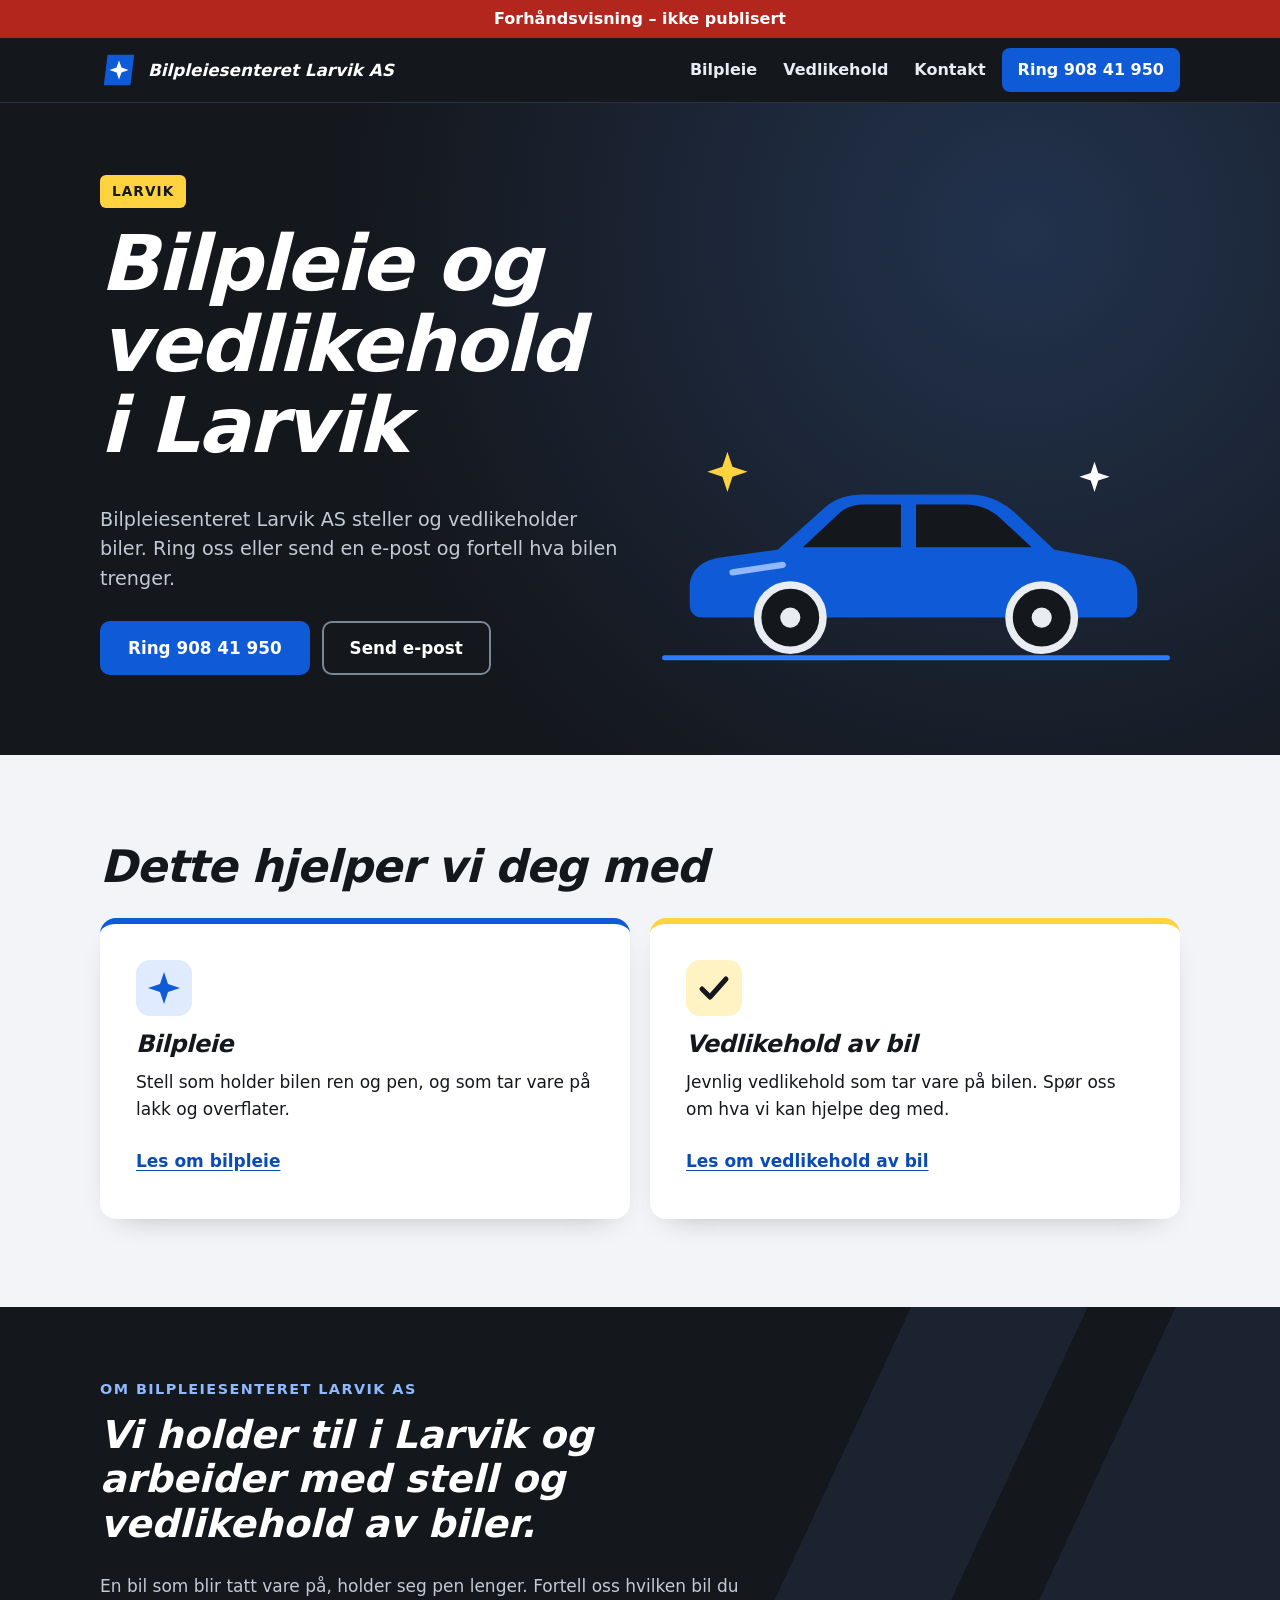
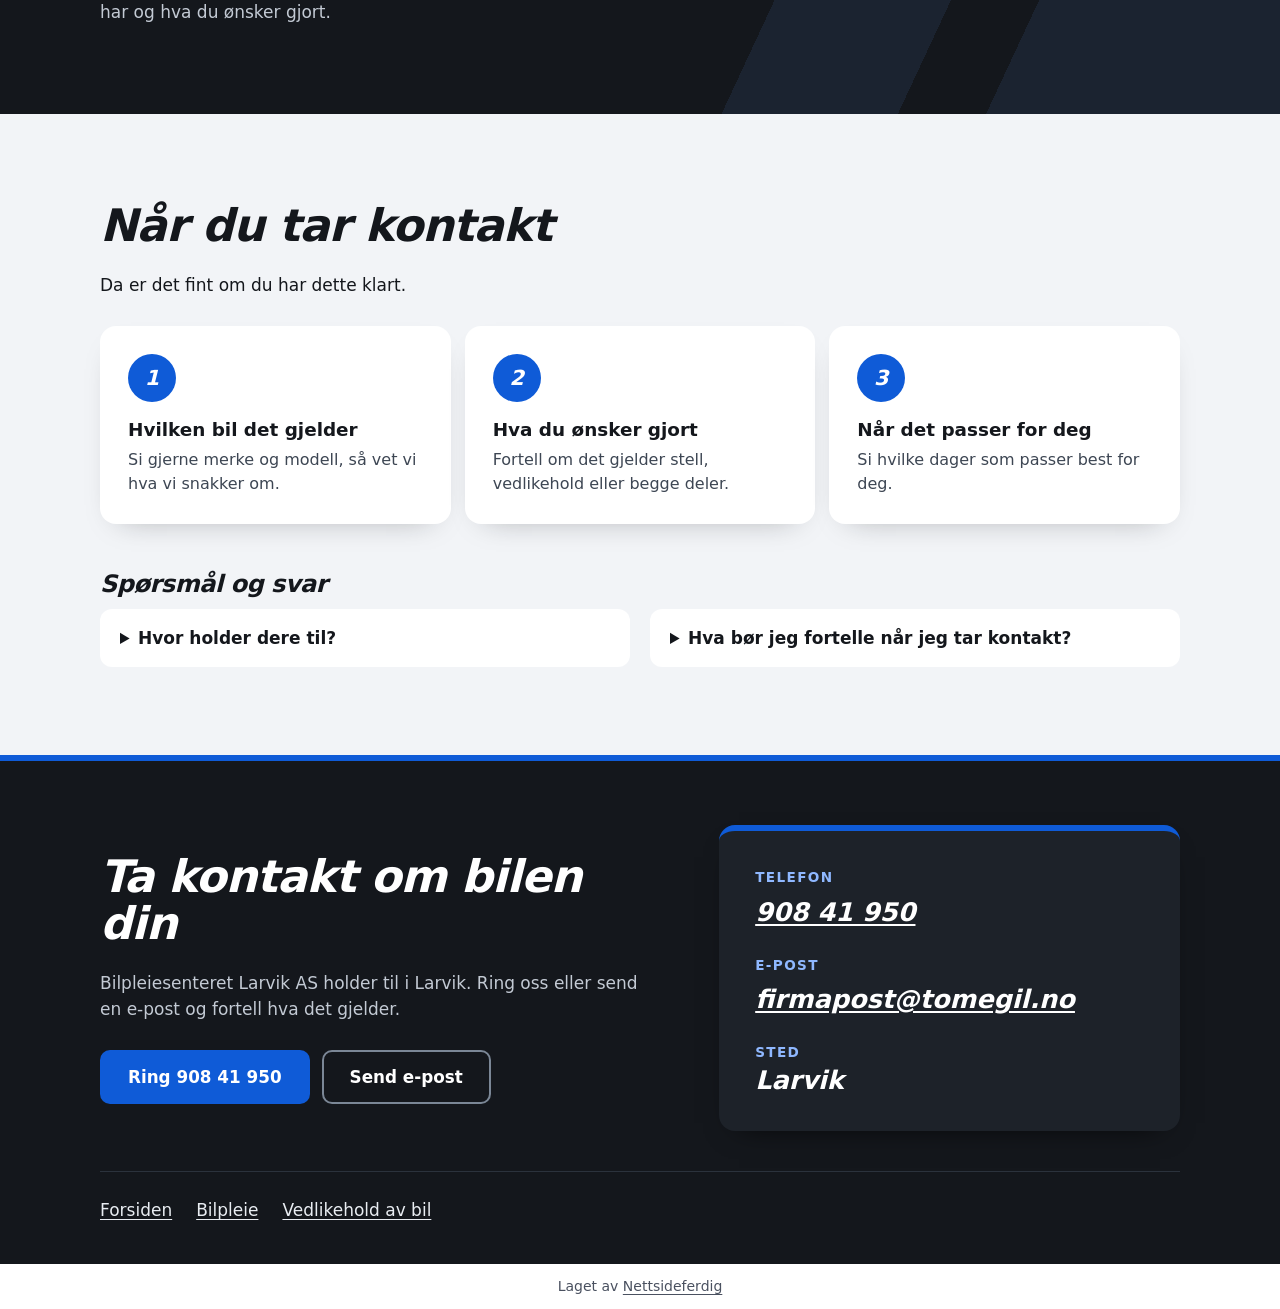
==== commit c5b38c42: "Forhåndsvisning" ====
--- a/index.html
+++ b/index.html
@@ -23,11 +23,11 @@
 </head>
 <body>
 <div class="forhandsstripe">Forhåndsvisning – ikke publisert</div>
-<header class="natt topp"><div class="bane topp-rad"><a class="logo" href="./"><svg viewBox="0 0 40 40" aria-hidden="true"><path d="M8 4h28l-4 32H4z" fill="#0f5bd7"/><path d="M20 10l2.6 7.4L30 20l-7.4 2.6L20 30l-2.6-7.4L10 20l7.4-2.6z" fill="#fff"/></svg><span>Bilpleiesenteret Larvik AS</span></a><nav class="meny" aria-label="Hovedmeny"><a href="./tjenester/bilpleie/">Bilpleie</a><a href="./tjenester/vedlikehold-av-bil/">Vedlikehold</a><a href="#kontakt">Kontakt</a><a class="ring" href="tel:90841950">Ring oss</a></nav></div></header>
+<header class="natt topp"><div class="bane topp-rad"><a class="logo" href="./"><svg viewBox="0 0 40 40" aria-hidden="true"><path d="M8 4h28l-4 32H4z" fill="#0f5bd7"/><path d="M20 10l2.6 7.4L30 20l-7.4 2.6L20 30l-2.6-7.4L10 20l7.4-2.6z" fill="#fff"/></svg><span>Bilpleiesenteret Larvik AS</span></a><nav class="meny" aria-label="Hovedmeny"><a href="./tjenester/bilpleie/">Bilpleie</a><a href="./tjenester/vedlikehold-av-bil/">Vedlikehold</a><a href="#kontakt">Kontakt</a><a class="ring" href="tel:90841950">Ring 908 41 950</a></nav></div></header>
 <main>
-<section class="natt hero"><div class="bane hero-rute"><div><span class="stikk">Larvik</span><h1>Bilpleie og vedlikehold i Larvik</h1><p class="ingress">Bilpleiesenteret Larvik AS steller og vedlikeholder biler. Ring oss eller send en e-post og fortell hva bilen trenger.</p><div class="knapper"><a class="knapp" href="tel:90841950">Ring oss</a><a class="knapp knapp-glass" href="mailto:firmapost@tomegil.no">Send e-post</a></div></div><div class="hero-bil" aria-hidden="true"><svg viewBox="0 0 420 200"><path d="M60 22l4 12 12 4-12 4-4 12-4-12-12-4 12-4z" fill="#ffd23f"/><path d="M352 30l3 9 9 3-9 3-3 9-3-9-9-3 9-3z" fill="#fff"/><path d="M30 130c0-14 10-22 26-24l44-6 38-34c8-7 18-10 30-10h84c14 0 26 5 36 14l32 30 44 8c14 3 22 12 22 26v10c0 6-4 10-10 10H40c-6 0-10-4-10-10z" fill="#0f5bd7"/><path d="M150 70c5-4 11-6 18-6h30v34h-78zM210 64h40c10 0 19 4 26 10l26 24h-92z" fill="#14171c"/><path d="M64 118l40-6" stroke="#8fb8ff" stroke-width="5" stroke-linecap="round" fill="none"/><circle cx="110" cy="154" r="26" fill="#14171c" stroke="#e9edf2" stroke-width="6"/><circle cx="110" cy="154" r="8" fill="#e9edf2"/><circle cx="310" cy="154" r="26" fill="#14171c" stroke="#e9edf2" stroke-width="6"/><circle cx="310" cy="154" r="8" fill="#e9edf2"/><path d="M10 186h400" stroke="#2f7bff" stroke-width="4" stroke-linecap="round" fill="none"/></svg></div></div></section><section class="del" id="tjenester"><div class="bane"><h2>Dette hjelper vi deg med</h2><div class="kort-rute"><article class="kort"><svg viewBox="0 0 56 56" aria-hidden="true"><rect width="56" height="56" rx="14" fill="#e1ebff"/><path d="M28 12l4 12 12 4-12 4-4 12-4-12-12-4 12-4z" fill="#0f5bd7"/></svg><h3>Bilpleie</h3><p>Stell som holder bilen ren og pen, og som tar vare på lakk og overflater.</p><a class="videre" href="./tjenester/bilpleie/">Les om bilpleie</a></article><article class="kort kort-gul"><svg viewBox="0 0 56 56" aria-hidden="true"><rect width="56" height="56" rx="14" fill="#fff3c4"/><path d="M16 29l8 8 16-18" stroke="#14171c" stroke-width="5" stroke-linecap="round" stroke-linejoin="round" fill="none"/></svg><h3>Vedlikehold av bil</h3><p>Jevnlig vedlikehold som tar vare på bilen. Spør oss om hva vi kan hjelpe deg med.</p><a class="videre" href="./tjenester/vedlikehold-av-bil/">Les om vedlikehold av bil</a></article></div></div></section><section class="natt om"><div class="bane"><h2 class="merke-tekst">Om Bilpleiesenteret Larvik AS</h2><p class="om-stort">Vi holder til i Larvik og arbeider med stell og vedlikehold av biler.</p><p>En bil som blir tatt vare på, holder seg pen lenger. Fortell oss hvilken bil du har og hva du ønsker gjort.</p></div></section><section class="del"><div class="bane"><h2>Når du tar kontakt</h2><p>Da er det fint om du har dette klart.</p><ol class="sjekk"><li><span class="nr" aria-hidden="true">1</span><span>Hvilken bil det gjelder</span></li><li><span class="nr" aria-hidden="true">2</span><span>Hva du ønsker gjort</span></li><li><span class="nr" aria-hidden="true">3</span><span>Når det passer for deg</span></li></ol><div class="faq"><h3>Spørsmål og svar</h3><details><summary>Hvor holder dere til?</summary><p>Vi holder til i Larvik. Ring oss eller send en e-post, så forteller vi hvor du finner oss.</p></details><details><summary>Hva bør jeg fortelle når jeg tar kontakt?</summary><p>Fortell hvilken bil det gjelder, hva du ønsker gjort og når det passer for deg.</p></details></div></div></section>
+<section class="natt hero"><div class="bane hero-rute"><div><span class="stikk">Larvik</span><h1>Bilpleie og vedlikehold i Larvik</h1><p class="ingress">Bilpleiesenteret Larvik AS steller og vedlikeholder biler. Ring oss eller send en e-post og fortell hva bilen trenger.</p><div class="knapper"><a class="knapp" href="tel:90841950">Ring 908 41 950</a><a class="knapp knapp-glass" href="mailto:firmapost@tomegil.no">Send e-post</a></div></div><div class="hero-bil" aria-hidden="true"><svg viewBox="0 0 420 200"><path d="M60 22l4 12 12 4-12 4-4 12-4-12-12-4 12-4z" fill="#ffd23f"/><path d="M352 30l3 9 9 3-9 3-3 9-3-9-9-3 9-3z" fill="#fff"/><path d="M30 130c0-14 10-22 26-24l44-6 38-34c8-7 18-10 30-10h84c14 0 26 5 36 14l32 30 44 8c14 3 22 12 22 26v10c0 6-4 10-10 10H40c-6 0-10-4-10-10z" fill="#0f5bd7"/><path d="M150 70c5-4 11-6 18-6h30v34h-78zM210 64h40c10 0 19 4 26 10l26 24h-92z" fill="#14171c"/><path d="M64 118l40-6" stroke="#8fb8ff" stroke-width="5" stroke-linecap="round" fill="none"/><circle cx="110" cy="154" r="26" fill="#14171c" stroke="#e9edf2" stroke-width="6"/><circle cx="110" cy="154" r="8" fill="#e9edf2"/><circle cx="310" cy="154" r="26" fill="#14171c" stroke="#e9edf2" stroke-width="6"/><circle cx="310" cy="154" r="8" fill="#e9edf2"/><path d="M10 186h400" stroke="#2f7bff" stroke-width="4" stroke-linecap="round" fill="none"/></svg></div></div></section><section class="del" id="tjenester"><div class="bane"><h2>Dette hjelper vi deg med</h2><div class="kort-rute"><article class="kort"><svg viewBox="0 0 56 56" aria-hidden="true"><rect width="56" height="56" rx="14" fill="#e1ebff"/><path d="M28 12l4 12 12 4-12 4-4 12-4-12-12-4 12-4z" fill="#0f5bd7"/></svg><h3>Bilpleie</h3><p>Stell som holder bilen ren og pen, og som tar vare på lakk og overflater.</p><a class="videre" href="./tjenester/bilpleie/">Les om bilpleie</a></article><article class="kort kort-gul"><svg viewBox="0 0 56 56" aria-hidden="true"><rect width="56" height="56" rx="14" fill="#fff3c4"/><path d="M16 29l8 8 16-18" stroke="#14171c" stroke-width="5" stroke-linecap="round" stroke-linejoin="round" fill="none"/></svg><h3>Vedlikehold av bil</h3><p>Jevnlig vedlikehold som tar vare på bilen. Spør oss om hva vi kan hjelpe deg med.</p><a class="videre" href="./tjenester/vedlikehold-av-bil/">Les om vedlikehold av bil</a></article></div></div></section><section class="natt om"><div class="bane"><h2 class="merke-tekst">Om Bilpleiesenteret Larvik AS</h2><p class="om-stort">Vi holder til i Larvik og arbeider med stell og vedlikehold av biler.</p><p>En bil som blir tatt vare på, holder seg pen lenger. Fortell oss hvilken bil du har og hva du ønsker gjort.</p></div></section><section class="del"><div class="bane"><h2>Når du tar kontakt</h2><p>Da er det fint om du har dette klart.</p><ol class="sjekk"><li><span class="nr" aria-hidden="true">1</span><span class="sjekk-tekst"><strong>Hvilken bil det gjelder</strong><span class="sjekk-mer">Si gjerne merke og modell, så vet vi hva vi snakker om.</span></span></li><li><span class="nr" aria-hidden="true">2</span><span class="sjekk-tekst"><strong>Hva du ønsker gjort</strong><span class="sjekk-mer">Fortell om det gjelder stell, vedlikehold eller begge deler.</span></span></li><li><span class="nr" aria-hidden="true">3</span><span class="sjekk-tekst"><strong>Når det passer for deg</strong><span class="sjekk-mer">Si hvilke dager som passer best for deg.</span></span></li></ol><div class="faq"><h3>Spørsmål og svar</h3><div class="faq-rute"><details><summary>Hvor holder dere til?</summary><p>Vi holder til i Larvik. Ring oss eller send en e-post, så forteller vi hvor du finner oss.</p></details><details><summary>Hva bør jeg fortelle når jeg tar kontakt?</summary><p>Fortell hvilken bil det gjelder, hva du ønsker gjort og når det passer for deg.</p></details></div></div></div></section>
 </main>
-<footer class="natt bunn" id="kontakt"><div class="bane"><h2>Ta kontakt om bilen din</h2><p>Bilpleiesenteret Larvik AS holder til i Larvik. Ring oss eller send en e-post og fortell hva det gjelder.</p><div class="knapper"><a class="knapp" href="tel:90841950">Ring oss</a><a class="knapp knapp-glass" href="mailto:firmapost@tomegil.no">Send e-post</a></div><nav aria-label="Sider"><ul class="bunn-lenker"><li><a href="./">Forsiden</a></li><li><a href="./tjenester/bilpleie/">Bilpleie</a></li><li><a href="./tjenester/vedlikehold-av-bil/">Vedlikehold av bil</a></li></ul></nav></div></footer>
+<footer class="natt bunn" id="kontakt"><div class="bane"><div class="bunn-rute"><div><h2>Ta kontakt om bilen din</h2><p>Bilpleiesenteret Larvik AS holder til i Larvik. Ring oss eller send en e-post og fortell hva det gjelder.</p><div class="knapper"><a class="knapp" href="tel:90841950">Ring 908 41 950</a><a class="knapp knapp-glass" href="mailto:firmapost@tomegil.no">Send e-post</a></div></div><div class="kontakt-kort"><dl><div><dt>Telefon</dt><dd><a href="tel:90841950">908 41 950</a></dd></div><div><dt>E-post</dt><dd><a href="mailto:firmapost@tomegil.no">firmapost@tomegil.no</a></dd></div><div><dt>Sted</dt><dd>Larvik</dd></div></dl></div></div><nav aria-label="Sider"><ul class="bunn-lenker"><li><a href="./">Forsiden</a></li><li><a href="./tjenester/bilpleie/">Bilpleie</a></li><li><a href="./tjenester/vedlikehold-av-bil/">Vedlikehold av bil</a></li></ul></nav></div></footer>
 <p class="nf-byra">Laget av <a href="https://nettsideferdig.no/">Nettsideferdig</a></p>
 </body>
 </html>
--- a/style.css
+++ b/style.css
@@ -45,7 +45,7 @@
 .nf-skjema .nf-info { font-size: 0.875rem; color: #555; }
 
 /* Designet */
-*{box-sizing:border-box}body{margin:0;font-family:system-ui,Segoe UI,Helvetica,Arial,sans-serif;font-size:17px;line-height:1.55;color:#14171c;background:#f2f4f7}h1,h2,h3{font-weight:800;font-style:italic;line-height:1.05;margin:0 0 .5em;letter-spacing:-.02em}h1{font-size:clamp(2.2rem,8.5vw,4.8rem)}h2{font-size:clamp(1.7rem,5.5vw,2.8rem)}h3{font-size:1.5rem}p{margin:0 0 1em;max-width:60ch}a{color:#0b4bb5;text-underline-offset:3px}a:focus-visible,summary:focus-visible{outline:3px solid #0f5bd7;outline-offset:3px;border-radius:6px}.natt a:focus-visible{outline-color:#ffd23f}svg{display:block;width:100%;height:auto}.bane{max-width:1120px;margin:0 auto;padding-left:20px;padding-right:20px}.natt{background:#14171c;color:#e9edf2}.natt h1,.natt h2,.natt h3{color:#fff}.natt p{color:#c3cad4}.topp{border-bottom:1px solid #2b323c}.topp-rad{display:flex;flex-wrap:wrap;align-items:center;justify-content:space-between;gap:0 20px;padding-top:8px;padding-bottom:8px}.logo{display:inline-flex;align-items:center;gap:10px;min-height:48px;color:#fff;text-decoration:none;font-weight:800;font-style:italic;font-size:1.05rem}.logo svg{width:38px;flex:none}.meny{display:flex;flex-wrap:wrap;align-items:center;gap:4px}.meny a{display:inline-flex;align-items:center;min-height:44px;padding:0 8px;color:#e9edf2;text-decoration:none;font-weight:600;font-size:.9rem}.meny a:first-child{padding-left:0}.meny a:hover{color:#8fb8ff}.meny .ring{background:#0f5bd7;color:#fff;border-radius:8px;padding:0 12px}.meny .ring:hover{background:#0b4bb5;color:#fff}.stikk{display:inline-block;margin:0 0 16px;padding:6px 12px;border-radius:6px;background:#ffd23f;color:#14171c;font-weight:800;font-size:.85rem;letter-spacing:.08em;text-transform:uppercase}.natt .stikk{color:#14171c}.ingress{font-size:1.2rem}.knapper{display:flex;flex-wrap:wrap;gap:12px;margin-top:1.6em}.knapp{display:inline-flex;align-items:center;justify-content:center;min-height:54px;padding:0 28px;border-radius:10px;background:#0f5bd7;color:#fff;font-weight:800;text-decoration:none;font-size:1.05rem}.knapp:hover{background:#0b4bb5}.knapp-glass{background:transparent;color:#fff;box-shadow:inset 0 0 0 2px #7b8796}.knapp-glass:hover{background:#1d2229}.videre{display:inline-flex;align-items:center;min-height:44px;font-weight:700}.hero{padding:40px 0 48px;background:radial-gradient(circle at 80% 20%,#22324d 0,#14171c 60%)}.hero-rute{display:grid;gap:24px}.hero-bil{max-width:620px;width:100%;margin-left:auto}.del{padding:64px 0}.kort-rute{display:grid;gap:20px;margin-top:28px}.kort{background:#fff;border-radius:16px;padding:28px;border-top:6px solid #0f5bd7;box-shadow:0 12px 30px -20px #14171c66;display:flex;flex-direction:column}.kort-gul{border-top-color:#ffd23f}.kort svg{width:56px;margin-bottom:16px}.kort .videre{margin-top:auto}.om{padding:72px 0;background:linear-gradient(115deg,#14171c 0 62%,#1b2330 62% 74%,#14171c 74% 80%,#1b2330 80% 100%)}.natt .om-stort{font-size:clamp(1.5rem,4.8vw,2.4rem);font-weight:800;font-style:italic;line-height:1.15;color:#fff;max-width:24ch;margin:0 0 .7em}.natt .merke-tekst{color:#8fb8ff;font-size:.9rem;font-style:normal;font-weight:800;letter-spacing:.1em;text-transform:uppercase;margin:0 0 14px;line-height:1.4}.sjekk{list-style:none;margin:28px 0 0;padding:0;display:grid;gap:14px}.sjekk li{display:flex;align-items:center;gap:16px;background:#fff;border-radius:16px;padding:22px 24px;font-weight:700;font-size:1.1rem;line-height:1.3;box-shadow:0 12px 30px -20px #14171c66}.nr{display:inline-flex;align-items:center;justify-content:center;flex:none;width:48px;height:48px;border-radius:50%;background:#0f5bd7;color:#fff;font-weight:800;font-style:italic;font-size:1.3rem}.faq{margin-top:48px;max-width:760px}.faq details{background:#fff;border-radius:12px;padding:0 20px;margin-bottom:10px}.faq summary{padding:16px 0;font-weight:700;cursor:pointer}.bunn{padding:64px 0 32px;border-top:6px solid #0f5bd7}.bunn-lenker{list-style:none;margin:40px 0 0;padding:16px 0 0;border-top:1px solid #2b323c;display:flex;flex-wrap:wrap;gap:0 24px}.bunn-lenker a{display:inline-flex;align-items:center;min-height:44px;color:#e9edf2}.side-hode{padding:16px 0 48px;background:radial-gradient(circle at 85% 0,#22324d 0,#14171c 60%)}.hode-rute{display:grid;gap:28px}.hode-bil{max-width:460px;width:100%}.tilbake{display:inline-flex;align-items:center;min-height:44px;color:#8fb8ff;font-weight:600;margin-bottom:12px}.to{display:grid;gap:32px}.boks{background:#fff;border-radius:16px;padding:28px;border-top:6px solid #ffd23f;box-shadow:0 12px 30px -20px #14171c66}.boks ul{list-style:none;margin:0;padding:0}.boks li{padding:10px 0 10px 30px;background:radial-gradient(circle at 9px 1.35em,#0f5bd7 6px,transparent 7px)}.annen{margin-top:40px;background:#e1ebff;border-radius:16px;padding:24px}.annen p{margin:0}.melding{padding:56px 20px;max-width:680px;margin:0 auto}.nf-skjema label{display:block;font-weight:700;margin-bottom:6px}.nf-skjema input,.nf-skjema textarea{width:100%;padding:12px;border:1px solid #7b8796;border-radius:10px;font:inherit;background:#fff}.nf-skjema .nf-felt{margin-bottom:16px}.nf-skjema .knapp{border:0;cursor:pointer}@media(min-width:760px){.meny{gap:4px 6px}.meny a{font-size:1rem;padding:0 10px}.meny .ring{padding:0 16px}.hero{padding:72px 0 80px}.hero-rute{grid-template-columns:1fr 1fr;align-items:end}.side-hode{padding:28px 0 72px}.hode-rute{grid-template-columns:1.1fr .9fr;align-items:end}.hode-bil{margin-left:auto}.kort-rute{grid-template-columns:1fr 1fr}.sjekk{grid-template-columns:repeat(3,1fr)}.sjekk li{flex-direction:column;align-items:flex-start;padding:28px;min-height:150px}.to{grid-template-columns:1.2fr .8fr;align-items:start}.del{padding:88px 0}.kort{padding:36px}}
+*{box-sizing:border-box}body{margin:0;font-family:system-ui,Segoe UI,Helvetica,Arial,sans-serif;font-size:17px;line-height:1.55;color:#14171c;background:#f2f4f7}h1,h2,h3{font-weight:800;font-style:italic;line-height:1.05;margin:0 0 .5em;letter-spacing:-.02em}h1{font-size:clamp(2.2rem,8.5vw,4.8rem)}h2{font-size:clamp(1.7rem,5.5vw,2.8rem)}h3{font-size:1.5rem}p{margin:0 0 1em;max-width:60ch}a{color:#0b4bb5;text-underline-offset:3px}a:focus-visible,summary:focus-visible{outline:3px solid #0f5bd7;outline-offset:3px;border-radius:6px}.natt a:focus-visible{outline-color:#ffd23f}svg{display:block;width:100%;height:auto}.bane{max-width:1120px;margin:0 auto;padding-left:20px;padding-right:20px}.natt{background:#14171c;color:#e9edf2}.natt h1,.natt h2,.natt h3{color:#fff}.natt p{color:#c3cad4}.topp{border-bottom:1px solid #2b323c}.topp-rad{display:flex;flex-wrap:wrap;align-items:center;justify-content:space-between;gap:0 20px;padding-top:8px;padding-bottom:8px}.logo{display:inline-flex;align-items:center;gap:10px;min-height:48px;color:#fff;text-decoration:none;font-weight:800;font-style:italic;font-size:1.05rem}.logo svg{width:38px;flex:none}.meny{display:flex;flex-wrap:wrap;align-items:center;gap:4px}.meny a{display:inline-flex;align-items:center;min-height:44px;padding:0 8px;color:#e9edf2;text-decoration:none;font-weight:600;font-size:.9rem}.meny a:first-child{padding-left:0}.meny a:hover{color:#8fb8ff}.meny .ring{background:#0f5bd7;color:#fff;border-radius:8px;padding:0 12px;font-weight:800;white-space:nowrap}.meny .ring:hover{background:#0b4bb5;color:#fff}.stikk{display:inline-block;margin:0 0 16px;padding:6px 12px;border-radius:6px;background:#ffd23f;color:#14171c;font-weight:800;font-size:.85rem;letter-spacing:.08em;text-transform:uppercase}.natt .stikk{color:#14171c}.ingress{font-size:1.2rem}.knapper{display:flex;flex-wrap:wrap;gap:12px;margin-top:1.6em}.knapp{display:inline-flex;align-items:center;justify-content:center;text-align:center;min-height:54px;padding:8px 28px;border-radius:10px;background:#0f5bd7;color:#fff;font-weight:800;text-decoration:none;font-size:1.05rem}.knapp:hover{background:#0b4bb5}.knapp-glass{background:transparent;color:#fff;box-shadow:inset 0 0 0 2px #7b8796}.knapp-glass:hover{background:#1d2229}.videre{display:inline-flex;align-items:center;min-height:44px;font-weight:700}.hero{padding:40px 0 48px;background:radial-gradient(circle at 80% 20%,#22324d 0,#14171c 60%)}.hero-rute{display:grid;gap:24px}.hero-bil{max-width:620px;width:100%;margin-left:auto}.del{padding:64px 0}.kort-rute{display:grid;gap:20px;margin-top:28px}.kort{background:#fff;border-radius:16px;padding:28px;border-top:6px solid #0f5bd7;box-shadow:0 12px 30px -20px #14171c66;display:flex;flex-direction:column}.kort-gul{border-top-color:#ffd23f}.kort svg{width:56px;margin-bottom:16px}.kort .videre{margin-top:auto}.om{padding:72px 0;background:linear-gradient(115deg,#14171c 0 62%,#1b2330 62% 74%,#14171c 74% 80%,#1b2330 80% 100%)}.natt .om-stort{font-size:clamp(1.5rem,4.8vw,2.4rem);font-weight:800;font-style:italic;line-height:1.15;color:#fff;max-width:24ch;margin:0 0 .7em}.natt .merke-tekst{color:#8fb8ff;font-size:.9rem;font-style:normal;font-weight:800;letter-spacing:.1em;text-transform:uppercase;margin:0 0 14px;line-height:1.4}.sjekk{list-style:none;margin:28px 0 0;padding:0;display:grid;gap:14px}.sjekk li{display:flex;align-items:flex-start;gap:16px;background:#fff;border-radius:16px;padding:22px 24px;box-shadow:0 12px 30px -20px #14171c66}.sjekk-tekst{display:grid;gap:6px}.sjekk-tekst strong{font-weight:800;font-size:1.15rem;line-height:1.3}.sjekk-mer{color:#3d4653;font-size:1rem;line-height:1.5}.nr{display:inline-flex;align-items:center;justify-content:center;flex:none;width:48px;height:48px;border-radius:50%;background:#0f5bd7;color:#fff;font-weight:800;font-style:italic;font-size:1.3rem}.faq{margin-top:48px}.faq-rute{display:grid;gap:10px}.faq details{background:#fff;border-radius:12px;padding:0 20px}.faq summary{padding:16px 0;font-weight:700;cursor:pointer}.bunn{padding:64px 0 32px;border-top:6px solid #0f5bd7}.kontakt-kort{margin-top:36px;background:#1d2229;border-radius:16px;padding:28px;border-top:6px solid #0f5bd7;box-shadow:0 12px 30px -20px #000}.kontakt-kort dl{margin:0;display:grid;gap:20px}.kontakt-kort dt{color:#8fb8ff;font-size:.85rem;font-weight:800;letter-spacing:.1em;text-transform:uppercase}.kontakt-kort dd{margin:2px 0 0;color:#fff;font-weight:800;font-style:italic;font-size:clamp(1.25rem,5vw,1.6rem);line-height:1.2;overflow-wrap:anywhere}.kontakt-kort a{display:inline-flex;align-items:center;min-height:44px;color:#fff}.kontakt-kort a:hover{color:#8fb8ff}.bunn-lenker{list-style:none;margin:40px 0 0;padding:16px 0 0;border-top:1px solid #2b323c;display:flex;flex-wrap:wrap;gap:0 24px}.bunn-lenker a{display:inline-flex;align-items:center;min-height:44px;color:#e9edf2}.side-hode{padding:16px 0 48px;background:radial-gradient(circle at 85% 0,#22324d 0,#14171c 60%)}.hode-rute{display:grid;gap:28px}.hode-bil{max-width:460px;width:100%}.tilbake{display:inline-flex;align-items:center;min-height:44px;color:#8fb8ff;font-weight:600;margin-bottom:12px}.to{display:grid;gap:32px}.boks{background:#fff;border-radius:16px;padding:28px;border-top:6px solid #ffd23f;box-shadow:0 12px 30px -20px #14171c66}.boks ul{list-style:none;margin:0;padding:0}.boks li{padding:10px 0 10px 30px;background:radial-gradient(circle at 9px 1.35em,#0f5bd7 6px,transparent 7px)}.annen{margin-top:40px;background:#e1ebff;border-radius:16px;padding:24px}.annen p{margin:0}.melding{padding:56px 20px;max-width:680px;margin:0 auto}.nf-skjema label{display:block;font-weight:700;margin-bottom:6px}.nf-skjema input,.nf-skjema textarea{width:100%;padding:12px;border:1px solid #7b8796;border-radius:10px;font:inherit;background:#fff}.nf-skjema .nf-felt{margin-bottom:16px}.nf-skjema .knapp{border:0;cursor:pointer}@media(min-width:760px){.meny{gap:4px 6px}.meny a{font-size:1rem;padding:0 10px}.meny .ring{padding:0 16px}.hero{padding:72px 0 80px}.hero-rute{grid-template-columns:1fr 1fr;align-items:end}.side-hode{padding:28px 0 72px}.hode-rute{grid-template-columns:1.1fr .9fr;align-items:end}.hode-bil{margin-left:auto}.kort-rute{grid-template-columns:1fr 1fr}.sjekk{grid-template-columns:repeat(3,1fr)}.sjekk li{flex-direction:column;padding:28px}.faq-rute{grid-template-columns:1fr 1fr;gap:14px 20px;align-items:start}.to{grid-template-columns:1.2fr .8fr;align-items:start}.del{padding:88px 0}.kort{padding:36px}}@media(min-width:900px){.bunn-rute{display:grid;grid-template-columns:1.1fr .9fr;gap:56px;align-items:center}.kontakt-kort{margin-top:0;padding:36px}}
 
 /* Fast fra Sidefabrikken */
 .forhandsstripe { display: block !important; position: relative !important; z-index: 2147483647 !important; background: #b3261e !important; color: #fff !important; text-align: center !important; padding: 0.5rem 1rem !important; font: 600 1rem/1.4 system-ui, sans-serif !important; visibility: visible !important; opacity: 1 !important; max-height: none !important; height: auto !important; min-height: 0 !important; overflow: visible !important; margin: 0 !important; top: auto !important; left: auto !important; right: auto !important; bottom: auto !important; width: auto !important; transform: none !important; clip-path: none !important; filter: none !important; text-indent: 0 !important; font-size: 1rem !important; }
